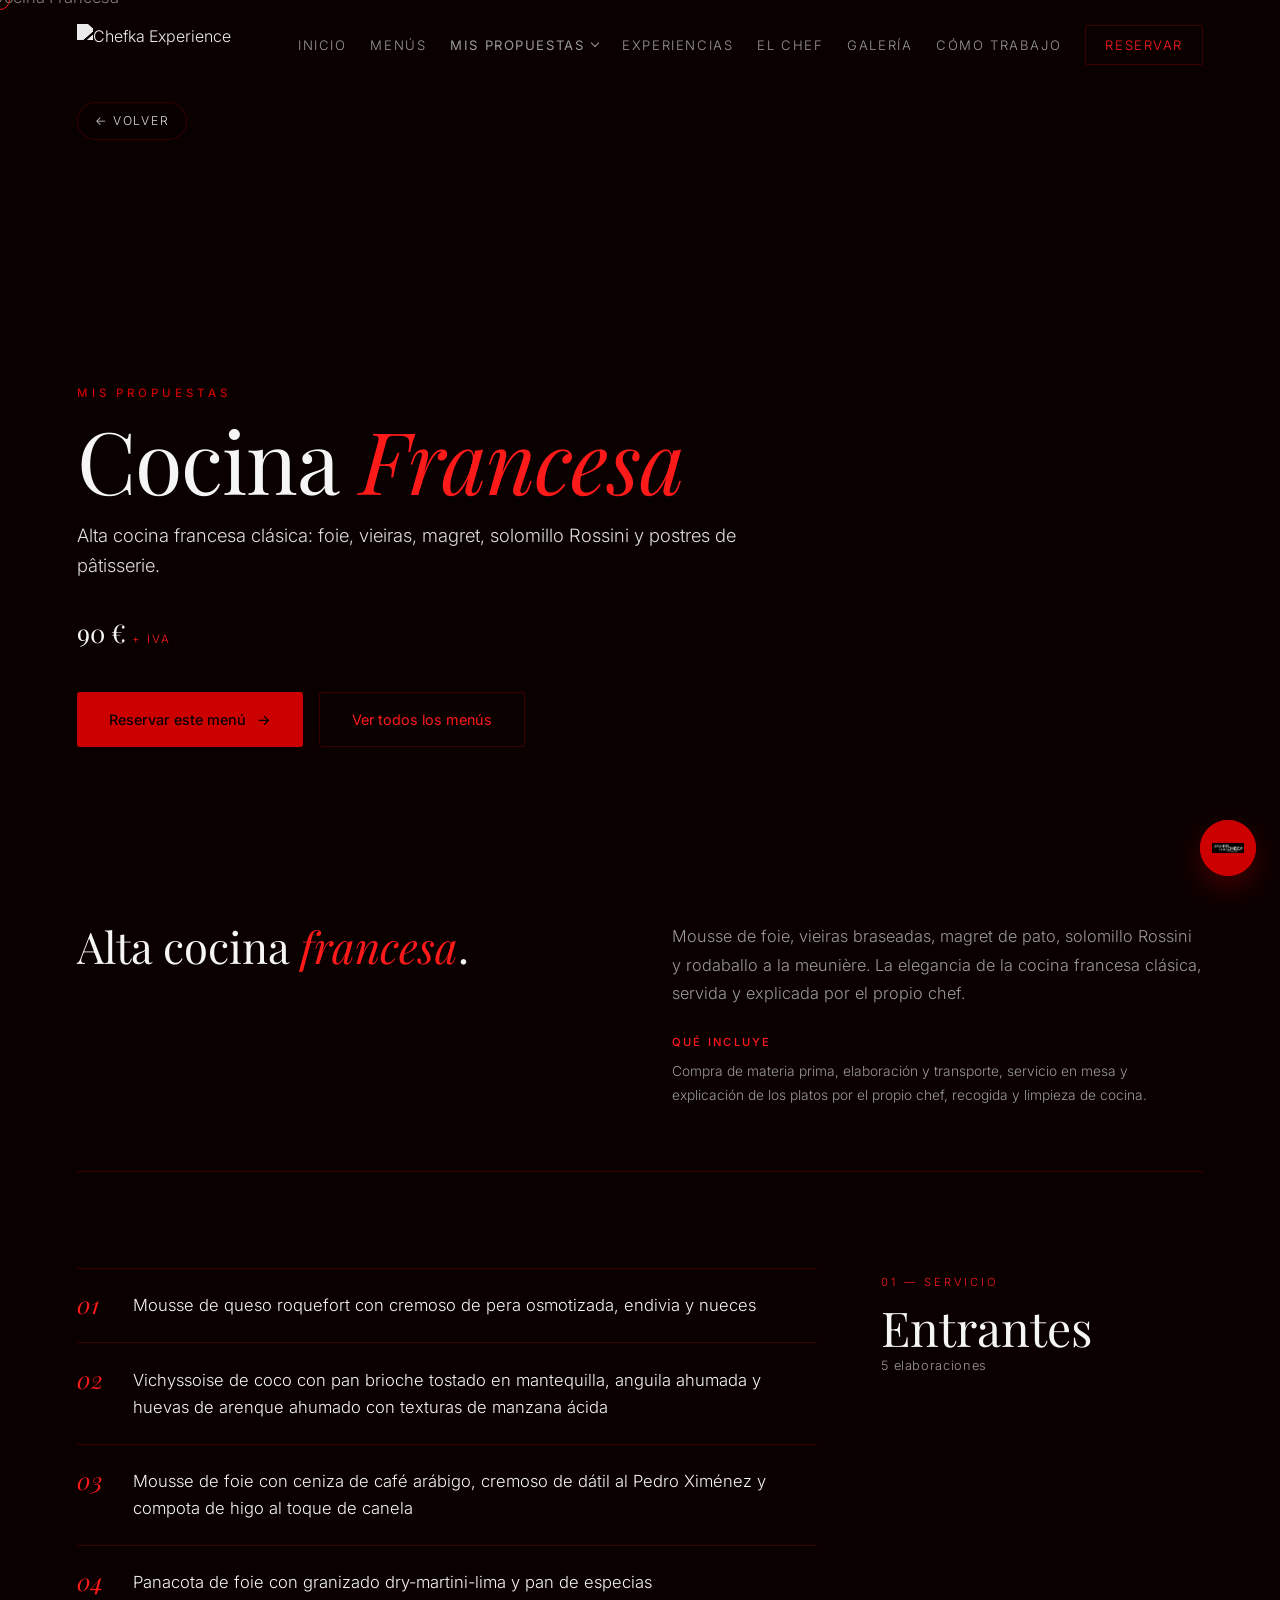
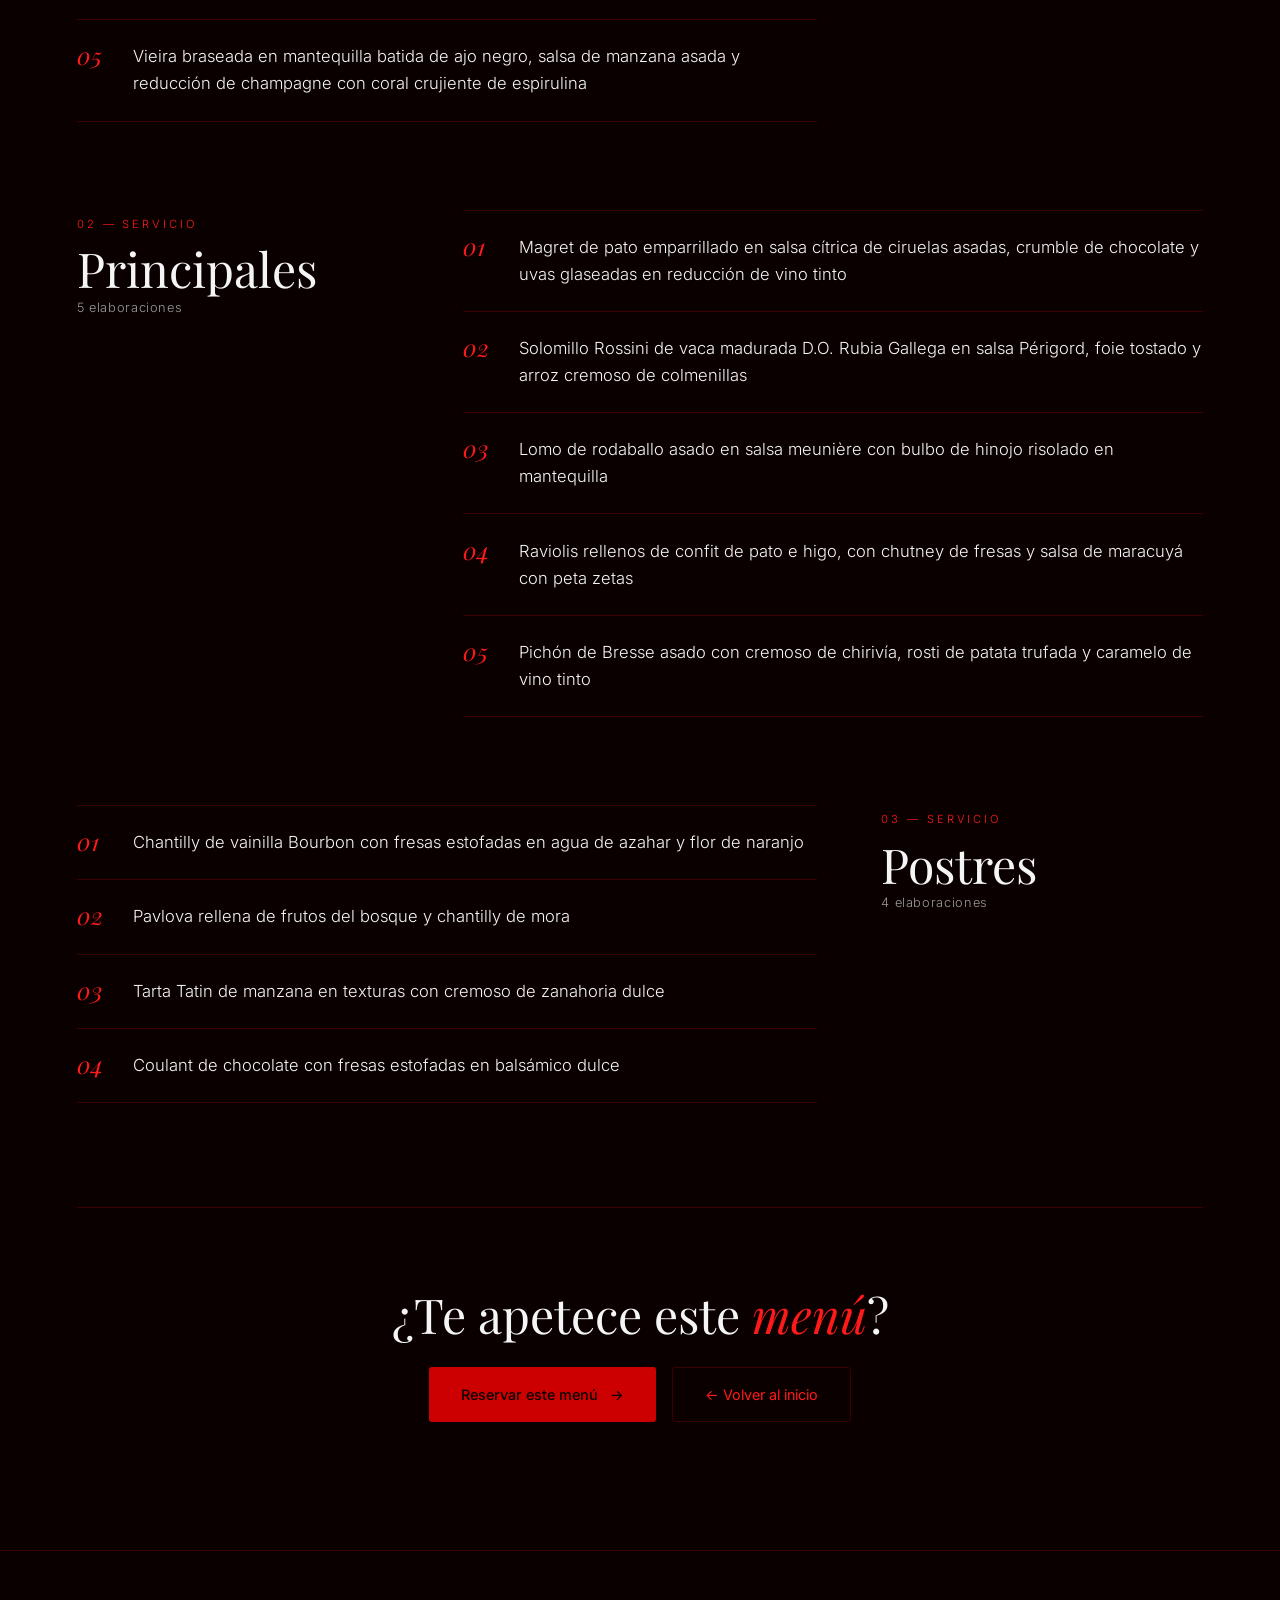
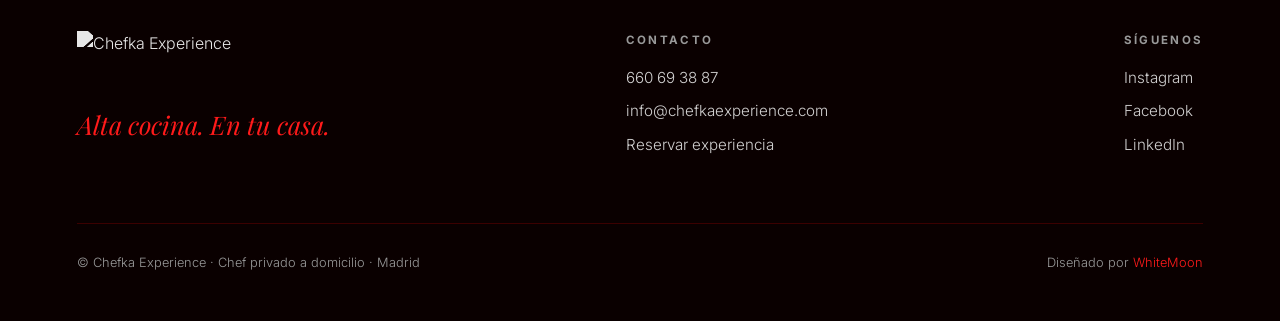
==== menu/francesa/index.html @ 25ae5042 "feat: páginas individuales para cada menú con contenido real Crea 5 páginas individuales con el cont" ====
<!DOCTYPE html>
<html lang="es">
<head>
<meta charset="UTF-8" />
<meta name="viewport" content="width=device-width, initial-scale=1.0" />
<title>Cocina Francesa · Chefka Experience</title>
<meta name="description" content="Cocina Francesa — menú de chef privado a domicilio de Chefka Experience (Javier Checa, Madrid). Alta cocina francesa clásica: foie, vieiras, magret, solomillo Rossini y postres de pâtisserie." />
<link rel="preconnect" href="https://fonts.googleapis.com" />
<link rel="preconnect" href="https://fonts.gstatic.com" crossorigin />
<link href="https://fonts.googleapis.com/css2?family=Playfair+Display:ital,wght@0,400;0,700;0,900;1,400;1,700&family=Inter:wght@300;400;500;600&display=swap" rel="stylesheet" />
<link rel="stylesheet" href="../../assets/menu.css" />
</head>
<body>

<div class="cursor" id="cursor"></div>

<nav class="nav" id="nav">
  <a class="nav__logo" href="../../" data-cursor><img src="https://chefkaexperience.com/wp-content/uploads/2019/01/javierchecachef-logo.png" alt="Chefka Experience" /></a>
  <div class="nav__links">
    <a href="../../" data-cursor>Inicio</a>
    <a href="../../#menus" data-cursor>Menús</a>
    <div class="nav__drop" id="navDrop">
      <button class="nav__drop-toggle" type="button" aria-haspopup="true" aria-expanded="false" data-cursor>Mis propuestas<i class="nav__caret" aria-hidden="true"></i></button>
      <div class="nav__drop-menu" role="menu" aria-label="Mis propuestas"></div>
    </div>
    <a href="../../#experiencias" data-cursor>Experiencias</a>
    <a href="../../#chef" data-cursor>El Chef</a>
    <a href="../../#galeria" data-cursor>Galería</a>
    <a href="../../#como-trabajo" data-cursor>Cómo trabajo</a>
    <a href="../../#cta" class="nav__cta" data-cursor>Reservar</a>
  </div>
  <div class="nav__burger" id="burger" aria-label="Abrir menú" aria-expanded="false" aria-controls="navMobile"><span></span><span></span><span></span></div>
</nav>

<div class="nav__mobile" id="navMobile" aria-hidden="true">
  <a href="../../">Inicio</a>
  <a href="../../#menus">Menús</a>
  <div class="nav__mdrop" id="navMobileDrop">
    <button class="nav__mdrop-toggle" type="button" aria-expanded="false">Mis propuestas<i class="nav__caret" aria-hidden="true"></i></button>
    <div class="nav__mdrop-menu"></div>
  </div>
  <a href="../../#experiencias">Experiencias</a>
  <a href="../../#chef">El Chef</a>
  <a href="../../#galeria">Galería</a>
  <a href="../../#como-trabajo">Cómo trabajo</a>
  <a href="../../#cta" class="nav__cta">Reservar</a>
</div>

<header class="mhero">
  <img class="mhero__bg" src="https://chefkaexperience.com/wp-content/uploads/18304232_presentation-wide_normal_none.jpg" alt="Cocina Francesa" />
  <div class="mhero__ov"></div>
  <a class="back-link" href="../../">← Volver</a>
  <div class="mhero__inner">
    <span class="eyebrow">Mis propuestas</span>
    <h1>Cocina <em>Francesa</em></h1>
    <p class="mhero__sub">Alta cocina francesa clásica: foie, vieiras, magret, solomillo Rossini y postres de pâtisserie.</p>
    <div class="mhero__meta">
      <span class="mprice">90 € <small>+ IVA</small></span>
    </div>
    <div class="mhero__cta">
      <button class="btn-gold" data-openchat data-menu="Cocina Francesa">Reservar este menú <span class="arr">→</span></button>
      <a class="btn-ghost" href="../../#menus">Ver todos los menús</a>
    </div>
  </div>
</header>

<section class="menu-sec">
  <div class="wrap">
    <div class="menu-intro rv">
      <h2>Alta cocina <em>francesa</em>.</h2>
      <div>
        <p>Mousse de foie, vieiras braseadas, magret de pato, solomillo Rossini y rodaballo a la meunière. La elegancia de la cocina francesa clásica, servida y explicada por el propio chef.</p>
        <div class="menu-incluye"><b>Qué incluye</b>Compra de materia prima, elaboración y transporte, servicio en mesa y explicación de los platos por el propio chef, recogida y limpieza de cocina.</div>
      </div>
    </div>

    <div class="course rv">
      <div class="course__head">
        <span class="num">01 — Servicio</span>
        <h2>Entrantes</h2>
        <span class="count">5 elaboraciones</span>
      </div>
      <div class="course__list">
        <div class="dish"><span class="n">01</span><span class="t">Mousse de queso roquefort con cremoso de pera osmotizada, endivia y nueces</span></div>
        <div class="dish"><span class="n">02</span><span class="t">Vichyssoise de coco con pan brioche tostado en mantequilla, anguila ahumada y huevas de arenque ahumado con texturas de manzana ácida</span></div>
        <div class="dish"><span class="n">03</span><span class="t">Mousse de foie con ceniza de café arábigo, cremoso de dátil al Pedro Ximénez y compota de higo al toque de canela</span></div>
        <div class="dish"><span class="n">04</span><span class="t">Panacota de foie con granizado dry-martini-lima y pan de especias</span></div>
        <div class="dish"><span class="n">05</span><span class="t">Vieira braseada en mantequilla batida de ajo negro, salsa de manzana asada y reducción de champagne con coral crujiente de espirulina</span></div>
      </div>
    </div>
    <div class="course rv">
      <div class="course__head">
        <span class="num">02 — Servicio</span>
        <h2>Principales</h2>
        <span class="count">5 elaboraciones</span>
      </div>
      <div class="course__list">
        <div class="dish"><span class="n">01</span><span class="t">Magret de pato emparrillado en salsa cítrica de ciruelas asadas, crumble de chocolate y uvas glaseadas en reducción de vino tinto</span></div>
        <div class="dish"><span class="n">02</span><span class="t">Solomillo Rossini de vaca madurada D.O. Rubia Gallega en salsa Périgord, foie tostado y arroz cremoso de colmenillas</span></div>
        <div class="dish"><span class="n">03</span><span class="t">Lomo de rodaballo asado en salsa meunière con bulbo de hinojo risolado en mantequilla</span></div>
        <div class="dish"><span class="n">04</span><span class="t">Raviolis rellenos de confit de pato e higo, con chutney de fresas y salsa de maracuyá con peta zetas</span></div>
        <div class="dish"><span class="n">05</span><span class="t">Pichón de Bresse asado con cremoso de chirivía, rosti de patata trufada y caramelo de vino tinto</span></div>
      </div>
    </div>
    <div class="course rv">
      <div class="course__head">
        <span class="num">03 — Servicio</span>
        <h2>Postres</h2>
        <span class="count">4 elaboraciones</span>
      </div>
      <div class="course__list">
        <div class="dish"><span class="n">01</span><span class="t">Chantilly de vainilla Bourbon con fresas estofadas en agua de azahar y flor de naranjo</span></div>
        <div class="dish"><span class="n">02</span><span class="t">Pavlova rellena de frutos del bosque y chantilly de mora</span></div>
        <div class="dish"><span class="n">03</span><span class="t">Tarta Tatin de manzana en texturas con cremoso de zanahoria dulce</span></div>
        <div class="dish"><span class="n">04</span><span class="t">Coulant de chocolate con fresas estofadas en balsámico dulce</span></div>
      </div>
    </div>

    <div class="menu-foot-cta rv">
      <h2>¿Te apetece este <em>menú</em>?</h2>
      <div class="row">
        <button class="btn-gold" data-openchat data-menu="Cocina Francesa">Reservar este menú <span class="arr">→</span></button>
        <a class="btn-ghost" href="../../">← Volver al inicio</a>
      </div>
    </div>
  </div>
</section>

<footer class="footer">
  <div class="wrap">
    <div class="footer__grid">
      <div>
        <div class="footer__logo"><img src="https://chefkaexperience.com/wp-content/uploads/2019/01/javierchecachef-logo.png" alt="Chefka Experience" /></div>
        <p class="footer__tag">Alta cocina. En tu casa.</p>
      </div>
      <div class="footer__col">
        <h4>Contacto</h4>
        <a href="tel:+34660693887">660 69 38 87</a>
        <a href="mailto:info@chefkaexperience.com">info@chefkaexperience.com</a>
        <a href="../../#cta">Reservar experiencia</a>
      </div>
      <div class="footer__col">
        <h4>Síguenos</h4>
        <a href="https://instagram.com/chefkaexperience" target="_blank" rel="noopener">Instagram</a>
        <a href="https://facebook.com/chefkaexperience" target="_blank" rel="noopener">Facebook</a>
        <a href="https://linkedin.com/company/chefkaexperience" target="_blank" rel="noopener">LinkedIn</a>
      </div>
    </div>
    <div class="footer__btm">
      <span>© Chefka Experience · Chef privado a domicilio · Madrid</span>
      <span>Diseñado por <a href="https://whitemoon.es" target="_blank" rel="noopener">WhiteMoon</a></span>
    </div>
  </div>
</footer>

<div class="fab" id="fab" aria-label="Abrir chat con Elena" role="button" tabindex="0">
  <span class="ping"></span>
  <img src="../../logo-chefka.jpeg" alt="Chefka Experience" width="32" height="32" />
</div>
<div class="chat" id="chat" aria-live="polite">
  <div class="chat__head">
    <div class="chat__av">E</div>
    <div class="chat__id"><b>Elena</b><span>Chefka Experience</span></div>
    <div class="chat__close" id="chatClose">×</div>
  </div>
  <div class="chat__body" id="chatBody"></div>
  <div class="chat__quick" id="chatQuick">
    <button data-q="Quiero reservar una experiencia">Reservar experiencia</button>
    <button data-q="¿Qué menús y cocinas ofrecéis?">Ver menús</button>
    <button data-q="Cuéntame sobre el bono regalo">Bono regalo</button>
    <button data-q="¿Cómo funcionan los precios y la disponibilidad?">Precios y disponibilidad</button>
  </div>
  <div class="chat__foot">
    <input id="chatInput" type="text" placeholder="Escribe tu mensaje…" autocomplete="off" />
    <button id="chatSend" aria-label="Enviar">
      <svg viewBox="0 0 24 24" width="18" height="18" fill="none" stroke="currentColor" stroke-width="2" stroke-linecap="round" stroke-linejoin="round"><line x1="22" y1="2" x2="11" y2="13"/><polygon points="22 2 15 22 11 13 2 9 22 2"/></svg>
    </button>
  </div>
</div>

<script src="../../assets/menu.js"></script>
</body>
</html>
---- assets/menu.css ----
/* ==========================================================================
   Chefka Experience — estilos compartidos de las páginas de menú individuales
   Reutiliza el sistema de diseño de index.html (dark rojo/negro/blanco,
   Playfair Display + Inter) para que las páginas sean idénticas en estética.
   ========================================================================== */
:root{
  --bg:#0A0000;
  --bg2:#0F0000;
  --card:#150000;
  --gold:#CC0000;
  --gold2:#FF1A1A;
  --text:#F5F5F5;
  --muted:#999999;
  --border:rgba(204,0,0,0.25);
  --serif:'Playfair Display',Georgia,serif;
  --sans:'Inter',system-ui,sans-serif;
  --maxw:1280px;
}
*{margin:0;padding:0;box-sizing:border-box}
html{scroll-behavior:smooth}
body{
  background:var(--bg);color:var(--text);font-family:var(--sans);
  font-weight:300;line-height:1.6;-webkit-font-smoothing:antialiased;overflow-x:hidden;
}
a{color:inherit;text-decoration:none}
img{display:block;max-width:100%}
::selection{background:var(--gold);color:var(--bg)}
.wrap{max-width:var(--maxw);margin:0 auto;padding:0 6vw}
.serif{font-family:var(--serif)}
.eyebrow{font-size:.72rem;letter-spacing:.34em;text-transform:uppercase;color:var(--gold);font-weight:500}

/* ---------- Custom cursor ---------- */
.cursor{
  position:fixed;top:0;left:0;width:20px;height:20px;border-radius:50%;
  border:1px solid var(--gold2);pointer-events:none;z-index:9999;
  transform:translate(-50%,-50%);mix-blend-mode:difference;
  transition:width .25s ease,height .25s ease,background .25s ease;will-change:transform;
}
.cursor.is-active{width:54px;height:54px;background:rgba(255,26,26,.15)}
@media (hover:none),(max-width:900px){.cursor{display:none}}

/* ---------- Nav (idéntico a index.html) ---------- */
.nav{
  position:fixed;top:0;left:0;width:100%;z-index:900;
  display:flex;align-items:center;justify-content:space-between;
  padding:1.5rem 6vw;transition:background .5s ease,padding .5s ease,backdrop-filter .5s ease;
}
.nav::after{
  content:"";position:absolute;left:0;bottom:0;width:100%;height:1px;
  background:linear-gradient(90deg,transparent,var(--gold),transparent);
  transform:scaleX(0);opacity:0;transition:.6s ease;
}
.nav.scrolled{background:rgba(10,8,6,.82);backdrop-filter:blur(14px);padding:.9rem 6vw}
.nav.scrolled::after{transform:scaleX(1);opacity:.55}
.nav__logo img{height:42px;width:auto;filter:brightness(0) invert(1);opacity:.92}
.nav__links{display:flex;gap:1.5rem;align-items:center}
.nav__links a{
  font-size:.82rem;letter-spacing:.12em;text-transform:uppercase;color:var(--muted);
  position:relative;transition:color .3s ease;
}
.nav__links a::after{
  content:"";position:absolute;left:0;bottom:-6px;width:100%;height:1px;
  background:var(--gold);transform:scaleX(0);transform-origin:left;transition:.35s ease;
}
.nav__links a:hover{color:var(--text)}
.nav__links a:hover::after{transform:scaleX(1)}
.nav__cta{border:1px solid var(--border);padding:.55rem 1.2rem;border-radius:2px;color:var(--gold2)!important}
.nav__cta:hover{background:var(--gold);color:var(--bg)!important;border-color:var(--gold)}
.nav__burger{display:none;flex-direction:column;gap:5px;cursor:pointer;position:relative;z-index:945}
.nav__burger span{width:26px;height:1.5px;background:var(--text);transition:transform .3s ease,opacity .3s ease}
.nav__burger.open span:nth-child(1){transform:translateY(6.5px) rotate(45deg)}
.nav__burger.open span:nth-child(2){opacity:0}
.nav__burger.open span:nth-child(3){transform:translateY(-6.5px) rotate(-45deg)}

/* ---------- Navbar dropdown "Mis propuestas" ---------- */
.nav__caret{
  display:inline-block;width:6px;height:6px;margin-left:.5rem;
  border-right:1.5px solid currentColor;border-bottom:1.5px solid currentColor;
  transform:translateY(-2px) rotate(45deg);transition:transform .3s ease;
}
.nav__drop{position:relative}
.nav__drop-toggle{
  font-family:inherit;font-size:.82rem;letter-spacing:.12em;text-transform:uppercase;
  color:var(--muted);background:none;border:0;padding:0;cursor:pointer;
  display:inline-flex;align-items:center;transition:color .3s ease;
}
.nav__drop-toggle:hover,.nav__drop:hover .nav__drop-toggle{color:var(--text)}
.nav__drop:hover .nav__caret{transform:translateY(1px) rotate(225deg)}
.nav__drop-menu{
  position:absolute;top:calc(100% + 16px);left:50%;transform:translateX(-50%) translateY(10px);
  min-width:340px;background:#0F0000;border:1px solid rgba(204,0,0,0.3);border-radius:8px;
  padding:.5rem;box-shadow:0 26px 60px rgba(0,0,0,.6);
  opacity:0;visibility:hidden;pointer-events:none;transition:opacity .3s ease,transform .3s ease;z-index:950;
}
.nav__drop-menu::before{content:"";position:absolute;left:0;right:0;top:-16px;height:16px}
.nav__drop:hover .nav__drop-menu,.nav__drop.open .nav__drop-menu{
  opacity:1;visibility:visible;pointer-events:auto;transform:translateX(-50%) translateY(0);
}
.nav__links .nav__drop-item{
  display:flex;flex-direction:column;gap:.18rem;padding:.7rem .9rem;border-radius:5px;
  text-transform:none;letter-spacing:normal;color:inherit;transition:background .25s ease;cursor:pointer;
}
.nav__links .nav__drop-item::after{display:none}
.nav__drop-name{font-family:var(--serif);font-size:1.08rem;font-weight:400;color:var(--text);transition:color .25s ease}
.nav__drop-desc{font-family:var(--sans);font-size:.76rem;line-height:1.45;color:var(--muted);transition:color .25s ease}
.nav__links .nav__drop-item:hover{background:#CC0000}
.nav__links .nav__drop-item:hover .nav__drop-name,.nav__links .nav__drop-item:hover .nav__drop-desc{color:#fff}

/* ---------- Menú móvil (hamburguesa) ---------- */
.nav__mobile{display:none}
.nav__mdrop-menu{overflow:hidden;max-height:0;transition:max-height .4s ease}
@media(max-width:900px){
  .nav__links{display:none}
  .nav__burger{display:flex}
  .nav__mobile{
    display:block;position:fixed;top:0;left:0;width:100%;max-height:100dvh;overflow-y:auto;
    background:#0F0000;border-bottom:1px solid rgba(204,0,0,0.3);padding:5.6rem 6vw 2.2rem;z-index:880;
    transform:translateY(-102%);opacity:0;visibility:hidden;
    transition:transform .45s cubic-bezier(.16,1,.3,1),opacity .3s ease,visibility .3s;
  }
  .nav__mobile.open{transform:translateY(0);opacity:1;visibility:visible}
  .nav__mobile a,.nav__mdrop-toggle{
    display:block;width:100%;text-align:left;font-family:inherit;
    font-size:.95rem;letter-spacing:.1em;text-transform:uppercase;color:var(--muted);
    background:none;border:0;border-bottom:1px solid rgba(204,0,0,0.14);padding:.95rem .2rem;cursor:pointer;transition:color .25s ease;
  }
  .nav__mobile a:hover,.nav__mdrop-toggle:hover{color:var(--text)}
  .nav__mdrop-toggle{display:flex;align-items:center;justify-content:space-between}
  .nav__mdrop.open .nav__mdrop-menu{max-height:720px}
  .nav__mdrop.open .nav__caret{transform:translateY(1px) rotate(225deg)}
  .nav__mobile .nav__mdrop-item{
    display:flex;flex-direction:column;gap:.15rem;padding:.75rem .8rem;margin:.35rem 0;border-radius:5px;border-bottom:0;
    text-transform:none;letter-spacing:normal;color:inherit;transition:background .25s ease;cursor:pointer;
  }
  .nav__mobile .nav__mdrop-item .nav__drop-name{font-size:1rem}
  .nav__mobile .nav__mdrop-item .nav__drop-desc{font-size:.74rem}
  .nav__mobile .nav__mdrop-item:active,.nav__mobile .nav__mdrop-item:hover{background:#CC0000}
  .nav__mobile .nav__mdrop-item:active .nav__drop-name,.nav__mobile .nav__mdrop-item:hover .nav__drop-name,
  .nav__mobile .nav__mdrop-item:active .nav__drop-desc,.nav__mobile .nav__mdrop-item:hover .nav__drop-desc{color:#fff}
  .nav__mobile .nav__cta{color:var(--gold2);border:1px solid var(--border);border-radius:2px;text-align:center;margin-top:1.1rem;padding:.95rem}
  .nav__mobile .nav__cta:hover{background:var(--gold);color:#fff}
}

/* ---------- Botones ---------- */
.btn-gold{
  display:inline-flex;align-items:center;gap:.7rem;background:var(--gold);color:var(--bg);
  font-weight:500;padding:.95rem 2rem;border-radius:3px;font-size:.9rem;border:none;cursor:pointer;font-family:var(--sans);
  transition:transform .35s cubic-bezier(.16,1,.3,1),background .35s ease;
}
.btn-gold:hover{background:var(--gold2);transform:translateY(-3px)}
.btn-gold .arr{transition:transform .35s ease}
.btn-gold:hover .arr{transform:translateX(5px)}
.btn-ghost{
  display:inline-flex;align-items:center;gap:.7rem;border:1px solid var(--border);color:var(--gold2);
  font-weight:400;padding:.95rem 2rem;border-radius:3px;font-size:.9rem;transition:.35s ease;background:none;cursor:pointer;font-family:var(--sans);
}
.btn-ghost:hover{background:rgba(204,0,0,.08);border-color:var(--gold)}

/* ---------- Reveal on scroll ---------- */
.rv{opacity:0;transform:translateY(34px);transition:opacity 1s cubic-bezier(.16,1,.3,1),transform 1s cubic-bezier(.16,1,.3,1)}
.rv.in{opacity:1;transform:none}

/* ==========================================================================
   Específico de las páginas de menú
   ========================================================================== */
/* ---------- Hero con imagen real del menú ---------- */
.mhero{position:relative;min-height:90vh;display:flex;align-items:flex-end;overflow:hidden}
.mhero__bg{position:absolute;inset:0;width:100%;height:100%;object-fit:cover;z-index:0;transform:scale(1.04)}
.mhero__ov{position:absolute;inset:0;z-index:1;
  background:linear-gradient(180deg,rgba(10,0,0,.5) 0%,rgba(10,0,0,.35) 38%,rgba(10,0,0,.78) 78%,rgba(10,0,0,.96) 100%)}
.mhero__inner{position:relative;z-index:2;width:100%;max-width:var(--maxw);margin:0 auto;padding:0 6vw 7vh}
.mhero h1{font-family:var(--serif);font-weight:300;font-size:clamp(2.8rem,7.2vw,5.4rem);line-height:1.02;letter-spacing:-.01em;margin:.7rem 0 1.1rem;max-width:18ch}
.mhero h1 em{font-style:italic;color:var(--gold2)}
.mhero__sub{color:var(--text);opacity:.9;max-width:60ch;font-size:clamp(1rem,1.6vw,1.15rem);margin-bottom:2rem}
.mhero__meta{display:flex;align-items:center;gap:1.4rem;flex-wrap:wrap;margin-bottom:2.4rem}
.mprice{display:inline-flex;align-items:baseline;gap:.4rem;font-family:var(--serif);font-size:1.6rem;color:var(--text)}
.mprice small{font-family:var(--sans);font-size:.72rem;letter-spacing:.18em;text-transform:uppercase;color:var(--gold2)}
.mhero__cta{display:flex;gap:1rem;flex-wrap:wrap}

/* ---------- Botón volver ---------- */
.back-link{
  position:absolute;top:6.4rem;left:6vw;z-index:4;display:inline-flex;align-items:center;gap:.5rem;
  font-size:.76rem;letter-spacing:.14em;text-transform:uppercase;color:var(--text);opacity:.9;
  border:1px solid var(--border);padding:.5rem 1.05rem;border-radius:40px;
  background:rgba(10,0,0,.42);backdrop-filter:blur(8px);transition:.3s ease;
}
.back-link:hover{background:var(--gold);color:#fff;border-color:var(--gold);opacity:1}
@media(max-width:900px){.back-link{top:5.4rem}}

/* ---------- Sección de contenido del menú ---------- */
.menu-sec{padding:7rem 0 8rem}
.menu-intro{
  display:grid;grid-template-columns:1fr 1fr;gap:clamp(2rem,5vw,5rem);
  align-items:start;margin-bottom:6rem;padding-bottom:4rem;border-bottom:1px solid var(--border);
}
.menu-intro h2{font-family:var(--serif);font-weight:300;font-size:clamp(1.9rem,3.4vw,2.8rem);line-height:1.12}
.menu-intro h2 em{font-style:italic;color:var(--gold2)}
.menu-intro p{color:var(--muted);font-size:1.02rem;line-height:1.75}
.menu-incluye{margin-top:1.6rem;font-size:.86rem;color:var(--muted);line-height:1.7}
.menu-incluye b{color:var(--gold2);font-weight:500;display:block;font-size:.7rem;letter-spacing:.2em;text-transform:uppercase;margin-bottom:.5rem}

/* ---------- Cursos: layout editorial asimétrico ---------- */
.course{display:grid;grid-template-columns:1fr 2.3fr;gap:clamp(2rem,5vw,5rem);align-items:start;margin:0 0 5.5rem}
.course:last-child{margin-bottom:0}
.course:nth-of-type(even){grid-template-columns:2.3fr 1fr}
.course:nth-of-type(even) .course__head{order:2}
.course__head{position:sticky;top:108px}
.course__head .num{font-size:.7rem;letter-spacing:.26em;text-transform:uppercase;color:var(--gold2)}
.course__head h2{font-family:var(--serif);font-weight:300;font-size:clamp(2rem,4vw,3rem);line-height:1.05;margin-top:.5rem}
.course__head h2 em{font-style:italic;color:var(--gold2)}
.course__head .count{margin-top:.9rem;font-size:.8rem;color:var(--muted);letter-spacing:.05em}
.dish{display:grid;grid-template-columns:auto 1fr;gap:1.3rem;padding:1.45rem 0;border-bottom:1px solid var(--border)}
.dish:first-child{border-top:1px solid var(--border)}
.dish .n{font-family:var(--serif);font-style:italic;font-size:1.5rem;color:var(--gold2);line-height:1;min-width:2.2rem}
.dish .t{font-size:1.04rem;line-height:1.62;color:var(--text)}

/* ---------- CTA final ---------- */
.menu-foot-cta{text-align:center;margin-top:6.5rem;padding-top:5rem;border-top:1px solid var(--border)}
.menu-foot-cta h2{font-family:var(--serif);font-weight:300;font-size:clamp(2rem,4vw,3rem);margin-bottom:1.6rem;line-height:1.1}
.menu-foot-cta h2 em{font-style:italic;color:var(--gold2)}
.menu-foot-cta .row{display:flex;gap:1rem;justify-content:center;flex-wrap:wrap;margin-top:.4rem}

/* ---------- Footer (idéntico a index.html) ---------- */
.footer{background:var(--bg);border-top:1px solid var(--border);padding:5rem 0 3rem}
.footer__grid{display:flex;justify-content:space-between;align-items:flex-start;gap:3rem;flex-wrap:wrap}
.footer__logo img{height:54px;filter:brightness(0) invert(1);opacity:.9;margin-bottom:1.2rem}
.footer__tag{font-family:var(--serif);font-style:italic;font-size:1.6rem;color:var(--gold2)}
.footer__col h4{font-size:.72rem;letter-spacing:.2em;text-transform:uppercase;color:var(--muted);margin-bottom:1rem}
.footer__col a{display:block;color:var(--text);opacity:.85;margin-bottom:.6rem;font-size:.95rem;transition:color .3s}
.footer__col a:hover{color:var(--gold2);opacity:1}
.footer__btm{margin-top:3.5rem;padding-top:1.8rem;border-top:1px solid var(--border);
  display:flex;justify-content:space-between;gap:1rem;flex-wrap:wrap;color:var(--muted);font-size:.8rem}
.footer__btm a{color:var(--gold2)}

/* ---------- Chatbot (idéntico a index.html) ---------- */
.fab{
  position:fixed;bottom:24px;right:24px;width:56px;height:56px;border-radius:50%;
  background:var(--gold);display:flex;align-items:center;justify-content:center;
  cursor:pointer;z-index:950;box-shadow:0 12px 36px -8px rgba(204,0,0,.6);transition:transform .35s cubic-bezier(.16,1,.3,1);
}
.fab:hover{transform:scale(1.08)}
.fab .ping{position:absolute;inset:0;border-radius:50%;border:1px solid var(--gold);animation:fabping 2.4s ease-out infinite}
@keyframes fabping{0%{transform:scale(1);opacity:.7}100%{transform:scale(1.6);opacity:0}}
.fab img{width:32px;height:32px;object-fit:contain;border-radius:4px}
.chat{
  position:fixed;bottom:92px;right:24px;width:380px;max-width:calc(100vw - 32px);
  height:560px;max-height:calc(100vh - 120px);background:var(--bg2);
  border:1px solid rgba(204,0,0,.2);border-radius:16px;z-index:951;
  display:flex;flex-direction:column;overflow:hidden;
  opacity:0;transform:translateY(20px) scale(.97);pointer-events:none;
  transition:opacity .35s ease,transform .35s cubic-bezier(.16,1,.3,1);box-shadow:0 30px 80px -20px rgba(0,0,0,.7);
}
.chat.open{opacity:1;transform:none;pointer-events:auto}
.chat__head{display:flex;align-items:center;gap:.8rem;padding:1.1rem 1.2rem;border-bottom:1px solid var(--border);background:rgba(204,0,0,.04)}
.chat__av{width:40px;height:40px;border-radius:50%;background:linear-gradient(135deg,var(--gold),var(--gold2));
  display:flex;align-items:center;justify-content:center;font-family:var(--serif);font-size:1.3rem;color:var(--bg);font-weight:600}
.chat__id b{font-family:var(--serif);font-size:1.05rem;font-weight:500;display:block}
.chat__id span{font-size:.7rem;color:var(--muted);letter-spacing:.05em}
.chat__close{margin-left:auto;color:var(--muted);cursor:pointer;font-size:1.3rem;line-height:1;padding:.2rem .4rem}
.chat__close:hover{color:var(--text)}
.chat__body{flex:1;overflow-y:auto;padding:1.2rem;display:flex;flex-direction:column;gap:.9rem;scrollbar-width:thin;scrollbar-color:var(--border) transparent}
.chat__body::-webkit-scrollbar{width:6px}
.chat__body::-webkit-scrollbar-thumb{background:var(--border);border-radius:3px}
.msg{max-width:82%;padding:.7rem 1rem;border-radius:14px;font-size:.92rem;line-height:1.5;animation:msgin .4s ease}
@keyframes msgin{from{opacity:0;transform:translateY(8px)}to{opacity:1;transform:none}}
.msg.bot{align-self:flex-start;background:var(--card);border:1px solid var(--border);border-bottom-left-radius:4px;color:var(--text)}
.msg.user{align-self:flex-end;background:var(--gold);color:var(--bg);border-bottom-right-radius:4px}
.msg.typing{display:flex;gap:4px}
.msg.typing i{width:6px;height:6px;border-radius:50%;background:var(--muted);animation:typ 1.2s infinite}
.msg.typing i:nth-child(2){animation-delay:.2s}
.msg.typing i:nth-child(3){animation-delay:.4s}
@keyframes typ{0%,60%,100%{opacity:.3;transform:translateY(0)}30%{opacity:1;transform:translateY(-4px)}}
.chat__quick{display:flex;flex-wrap:wrap;gap:.5rem;padding:0 1.2rem .6rem}
.chat__quick button{
  background:rgba(204,0,0,.07);border:1px solid var(--border);color:var(--gold2);
  font-family:var(--sans);font-size:.78rem;padding:.45rem .8rem;border-radius:20px;cursor:pointer;transition:.25s ease;
}
.chat__quick button:hover{background:var(--gold);color:var(--bg);border-color:var(--gold)}
.chat__foot{display:flex;gap:.6rem;padding:.9rem 1.2rem;border-top:1px solid var(--border)}
.chat__foot input{flex:1;background:var(--bg);border:1px solid var(--border);border-radius:22px;padding:.7rem 1rem;color:var(--text);font-family:var(--sans);font-size:.9rem}
.chat__foot input:focus{outline:none;border-color:var(--gold)}
.chat__foot button{width:42px;height:42px;border-radius:50%;border:none;background:var(--gold);color:var(--bg);cursor:pointer;display:flex;align-items:center;justify-content:center;transition:.25s}
.chat__foot button:hover{background:var(--gold2)}

/* ---------- Responsive contenido ---------- */
@media(max-width:900px){
  .menu-intro{grid-template-columns:1fr;gap:1.4rem}
  .course,.course:nth-of-type(even){grid-template-columns:1fr;gap:1.4rem}
  .course:nth-of-type(even) .course__head{order:0}
  .course__head{position:static;top:auto}
  .menu-sec{padding:5rem 0 6rem}
}
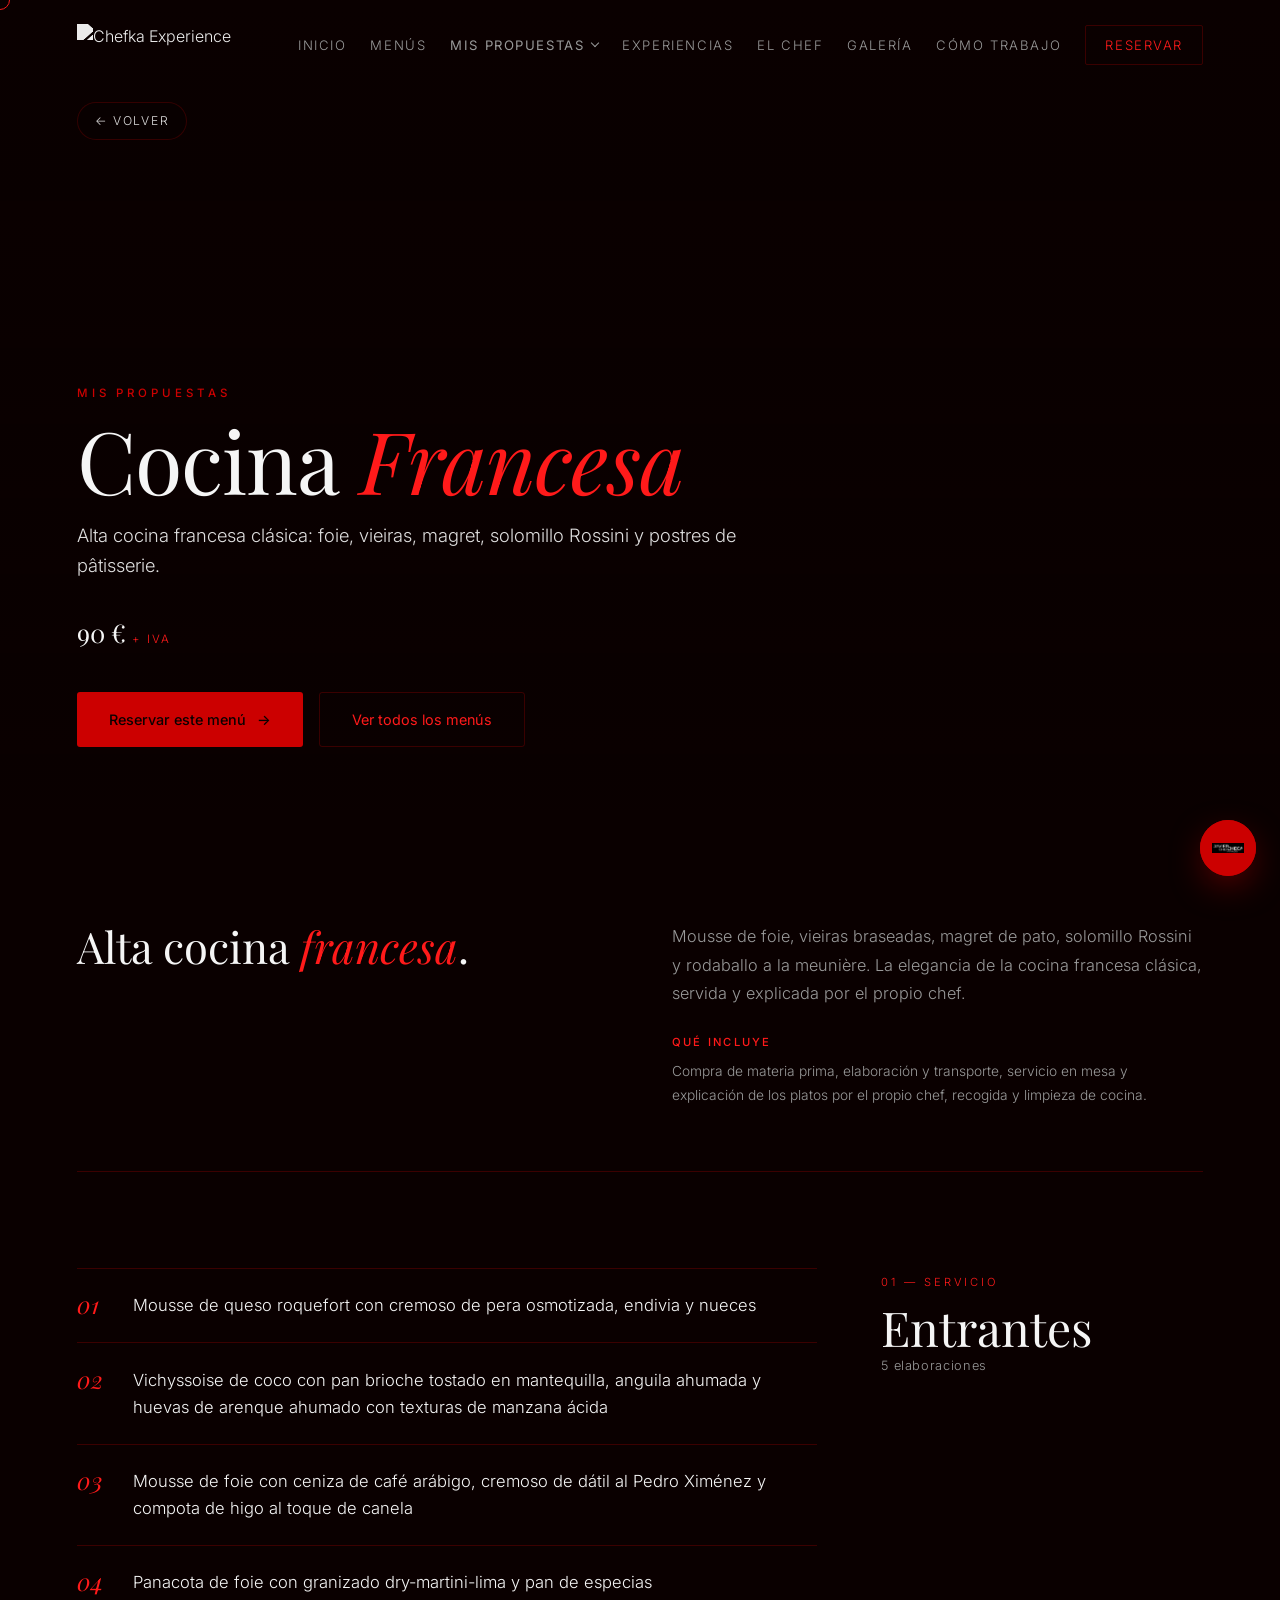
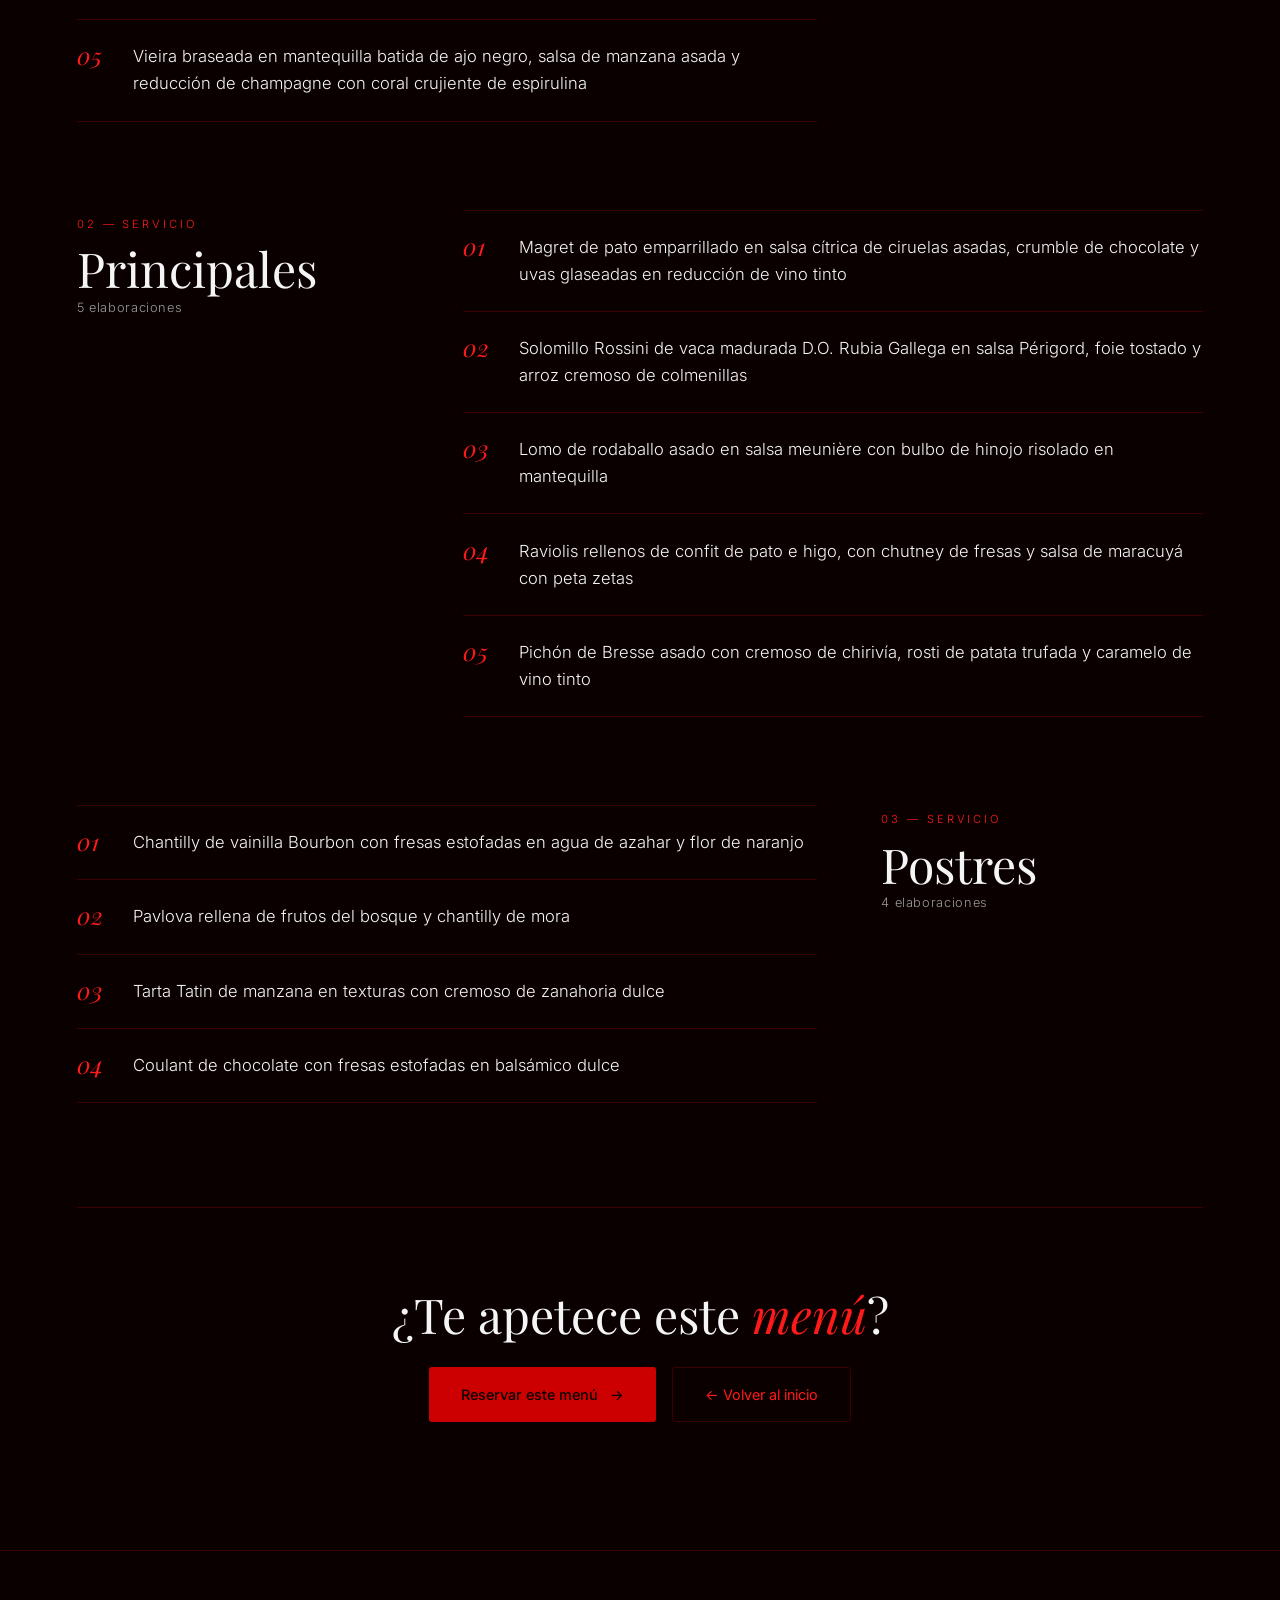
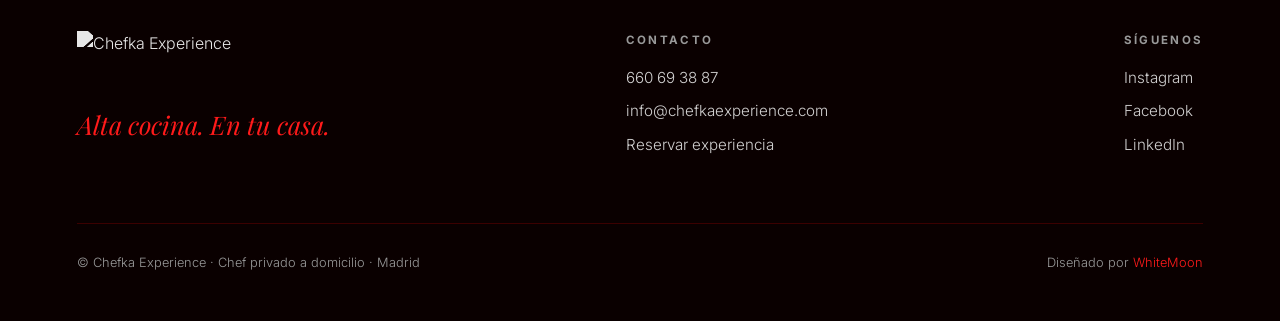
==== commit f29f94e5: "feat: vídeos Mixkit en hero de cada página de menú Sustituye la imagen de fondo del hero (.mhero__bg" ====
--- a/menu/francesa/index.html
+++ b/menu/francesa/index.html
@@ -47,7 +47,10 @@
 </div>
 
 <header class="mhero">
-  <img class="mhero__bg" src="https://chefkaexperience.com/wp-content/uploads/18304232_presentation-wide_normal_none.jpg" alt="Cocina Francesa" />
+  <video class="mhero__bg" autoplay loop muted playsinline preload="none"
+         style="position:absolute;top:0;left:0;width:100%;height:100%;object-fit:cover;z-index:0">
+    <source src="https://assets.mixkit.co/videos/49231/49231-720.mp4" type="video/mp4">
+  </video>
   <div class="mhero__ov"></div>
   <a class="back-link" href="../../">← Volver</a>
   <div class="mhero__inner">
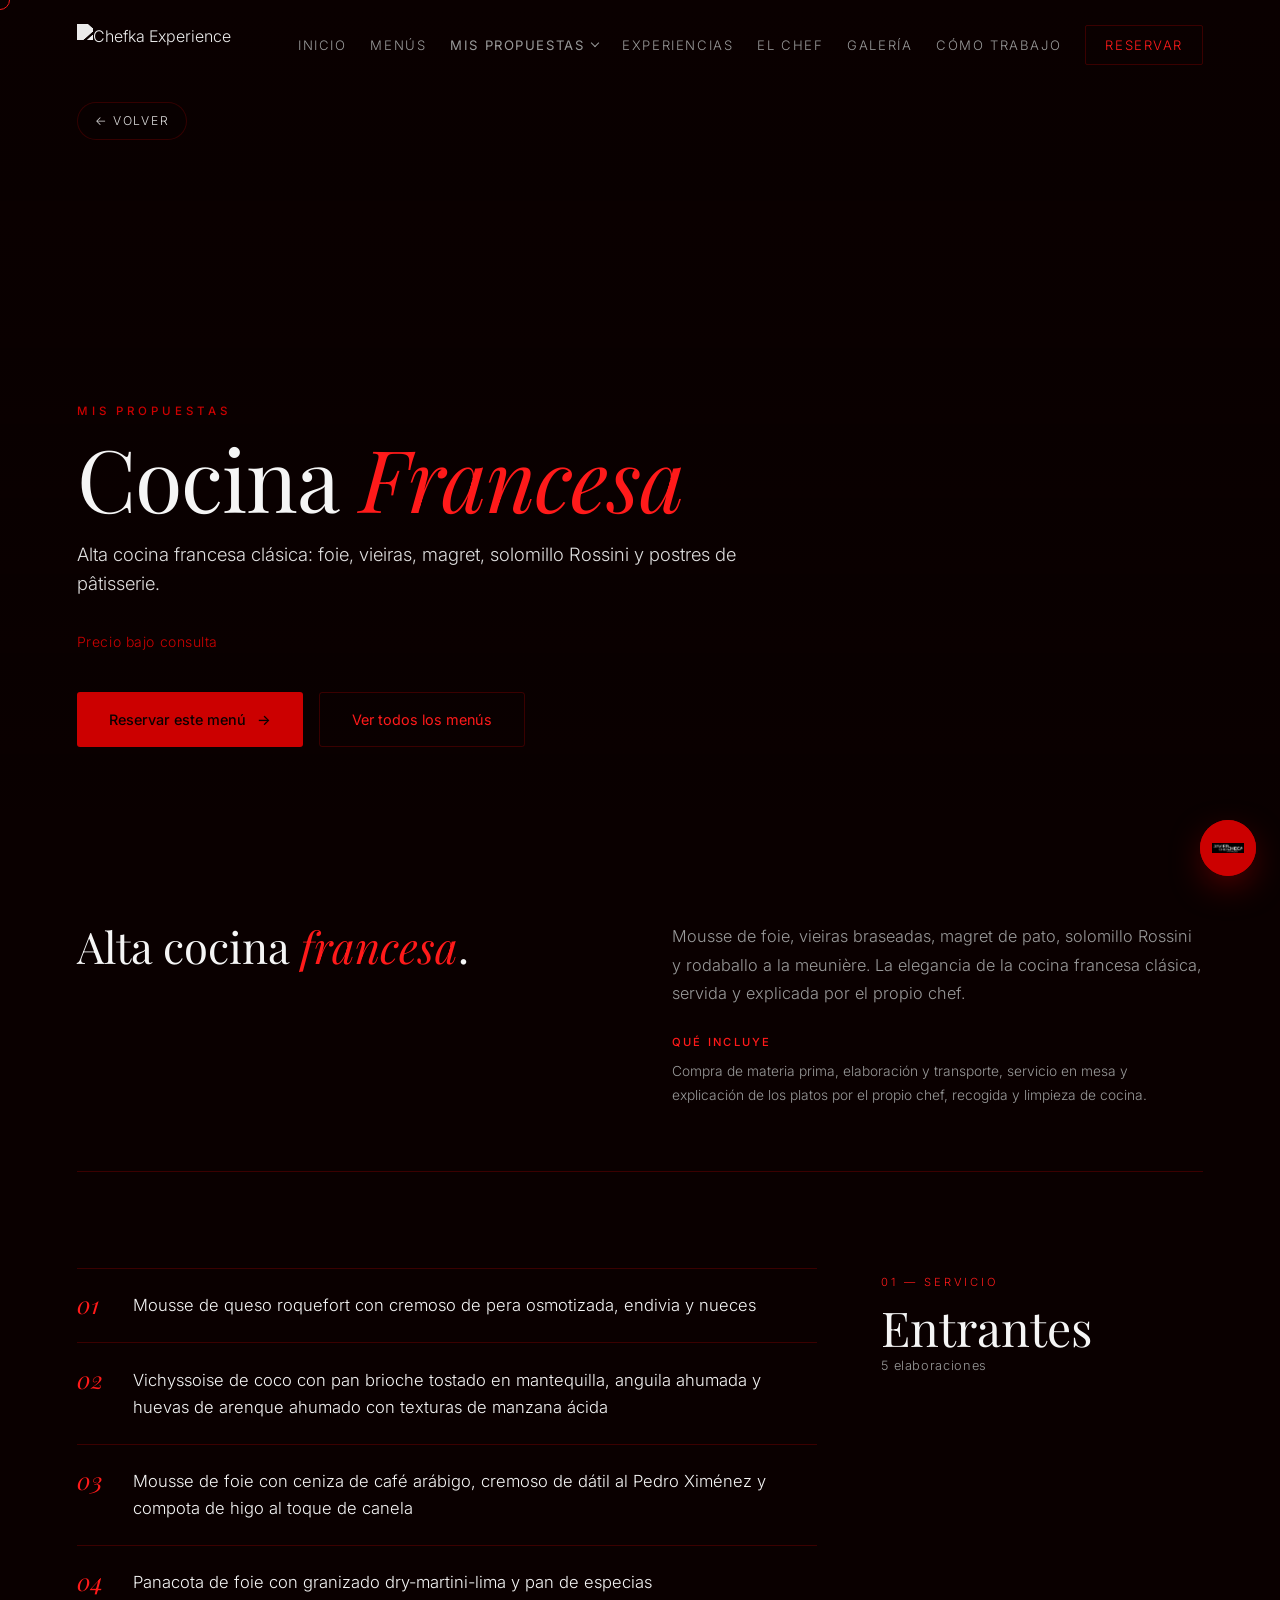
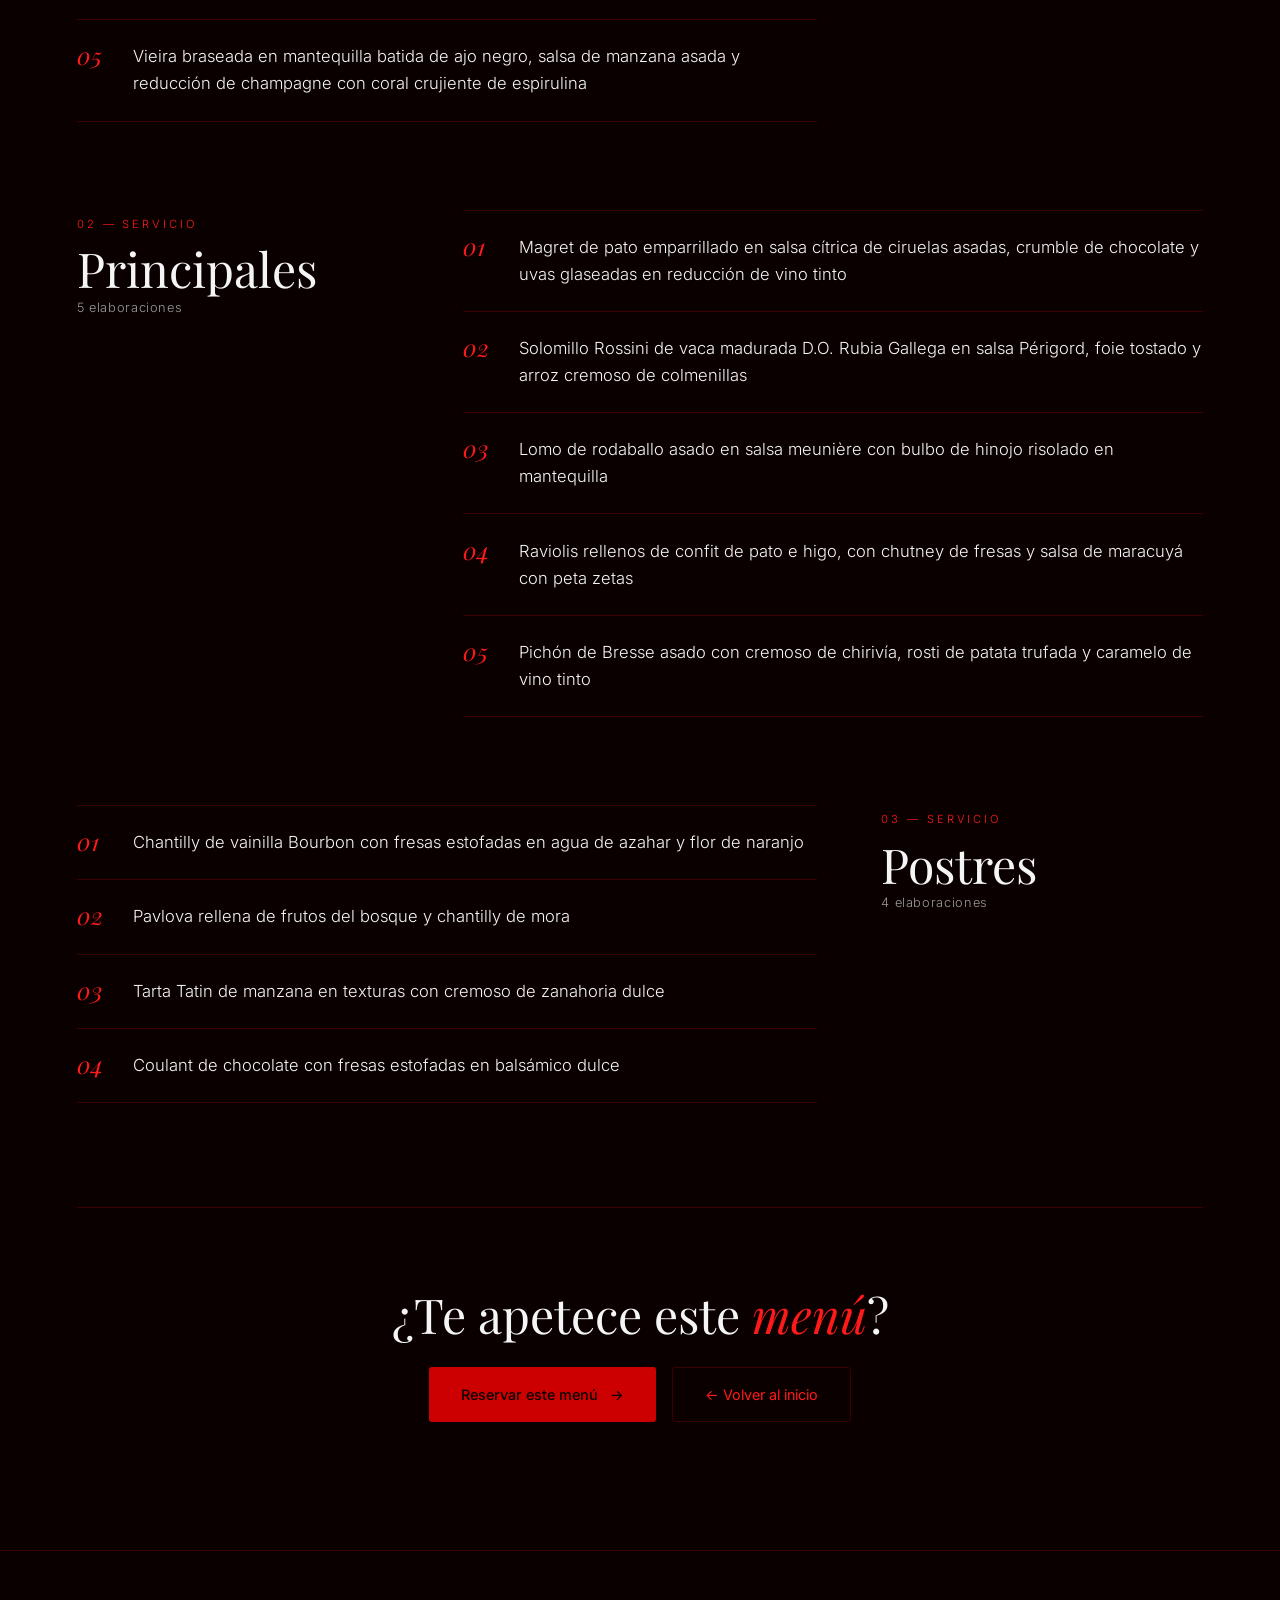
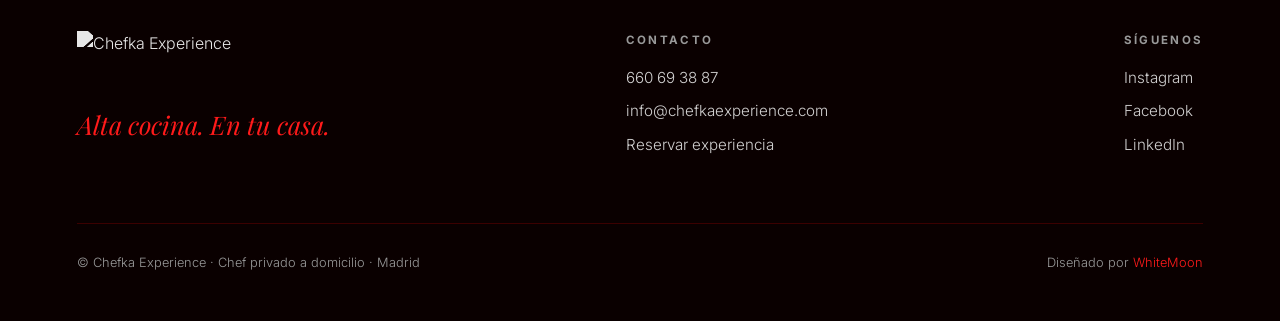
==== commit b64a5aa8: "feat: logos RRSS nav/footer + precios bajo consulta en menús TAREA 1 — Redes sociales: - Footer "Síg" ====
--- a/menu/francesa/index.html
+++ b/menu/francesa/index.html
@@ -58,7 +58,7 @@
     <h1>Cocina <em>Francesa</em></h1>
     <p class="mhero__sub">Alta cocina francesa clásica: foie, vieiras, magret, solomillo Rossini y postres de pâtisserie.</p>
     <div class="mhero__meta">
-      <span class="mprice">90 € <small>+ IVA</small></span>
+      <span class="mprice">Precio bajo consulta</span>
     </div>
     <div class="mhero__cta">
       <button class="btn-gold" data-openchat data-menu="Cocina Francesa">Reservar este menú <span class="arr">→</span></button>
--- a/assets/menu.css
+++ b/assets/menu.css
@@ -173,8 +173,7 @@
 .mhero h1 em{font-style:italic;color:var(--gold2)}
 .mhero__sub{color:var(--text);opacity:.9;max-width:60ch;font-size:clamp(1rem,1.6vw,1.15rem);margin-bottom:2rem}
 .mhero__meta{display:flex;align-items:center;gap:1.4rem;flex-wrap:wrap;margin-bottom:2.4rem}
-.mprice{display:inline-flex;align-items:baseline;gap:.4rem;font-family:var(--serif);font-size:1.6rem;color:var(--text)}
-.mprice small{font-family:var(--sans);font-size:.72rem;letter-spacing:.18em;text-transform:uppercase;color:var(--gold2)}
+.mprice{display:inline-flex;align-items:center;font-family:var(--sans);font-size:14px;letter-spacing:.04em;color:#CC0000}
 .mhero__cta{display:flex;gap:1rem;flex-wrap:wrap}
 
 /* ---------- Botón volver ---------- */
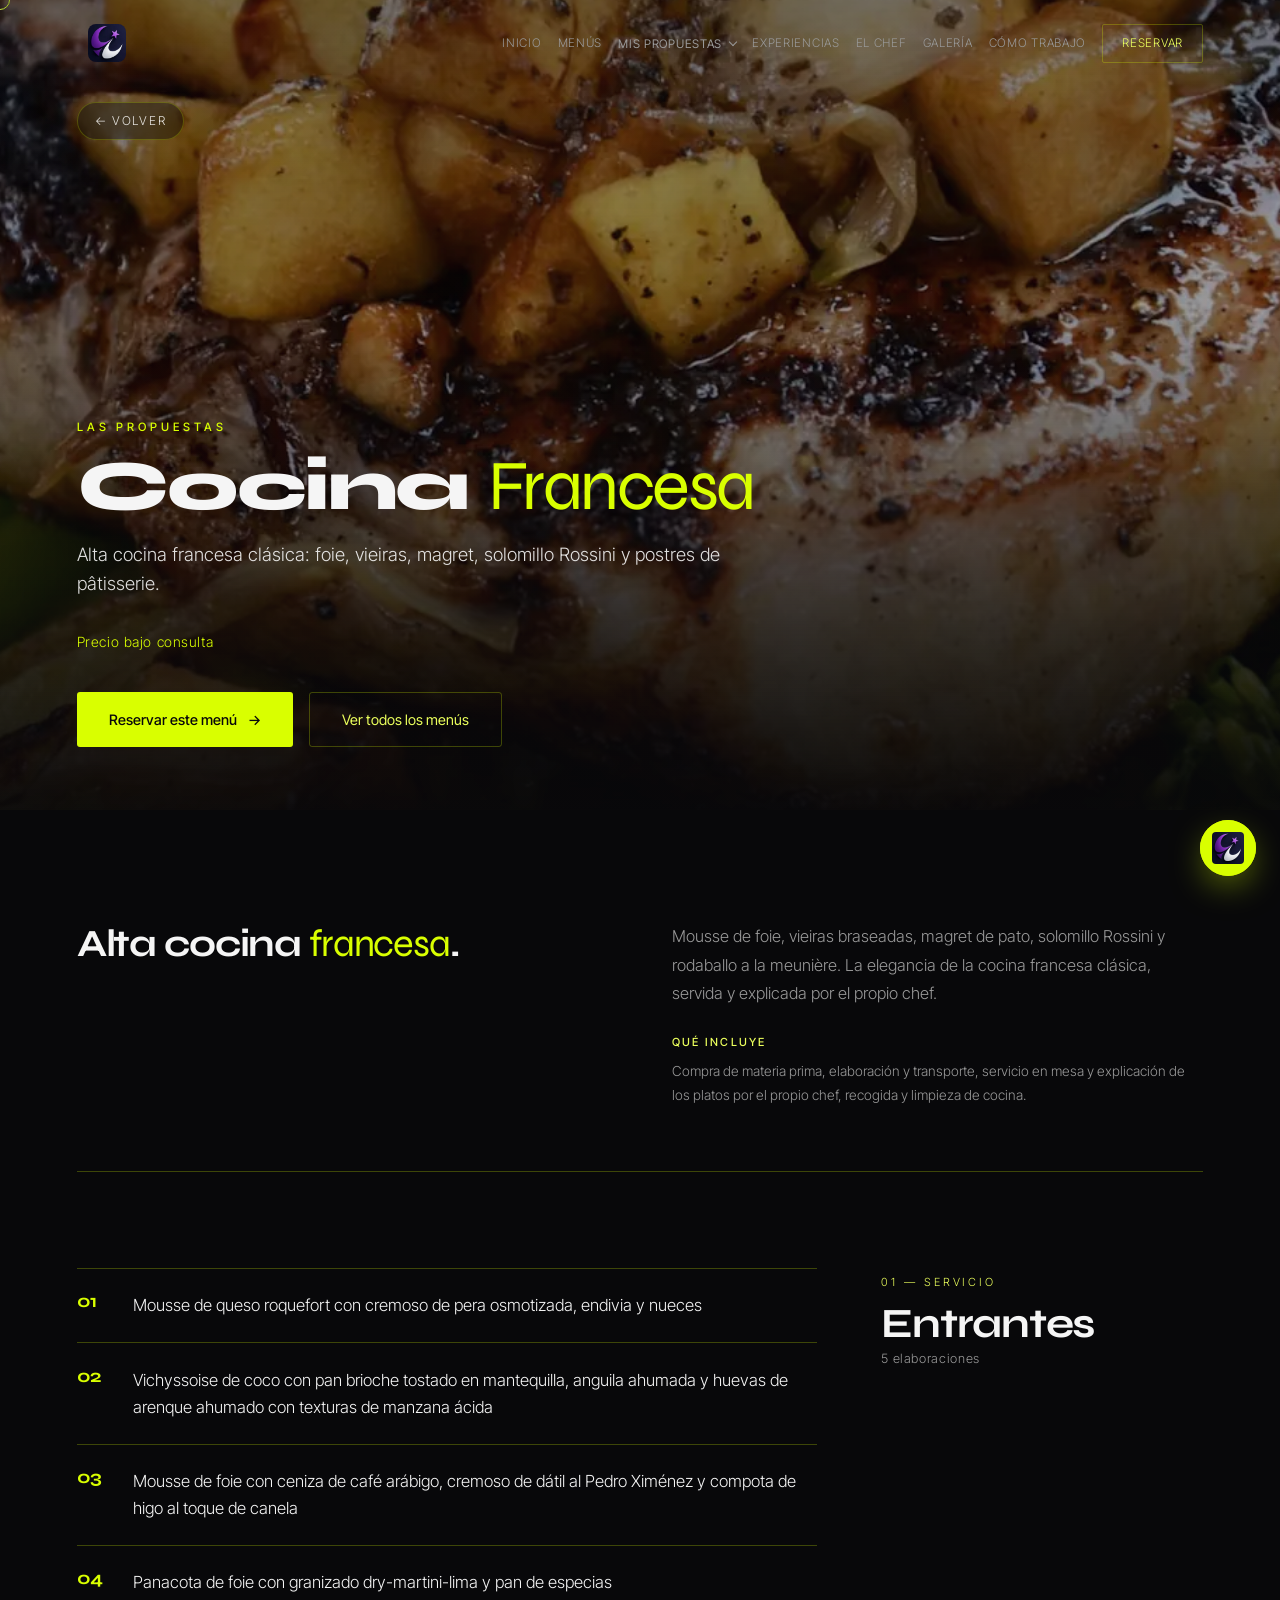
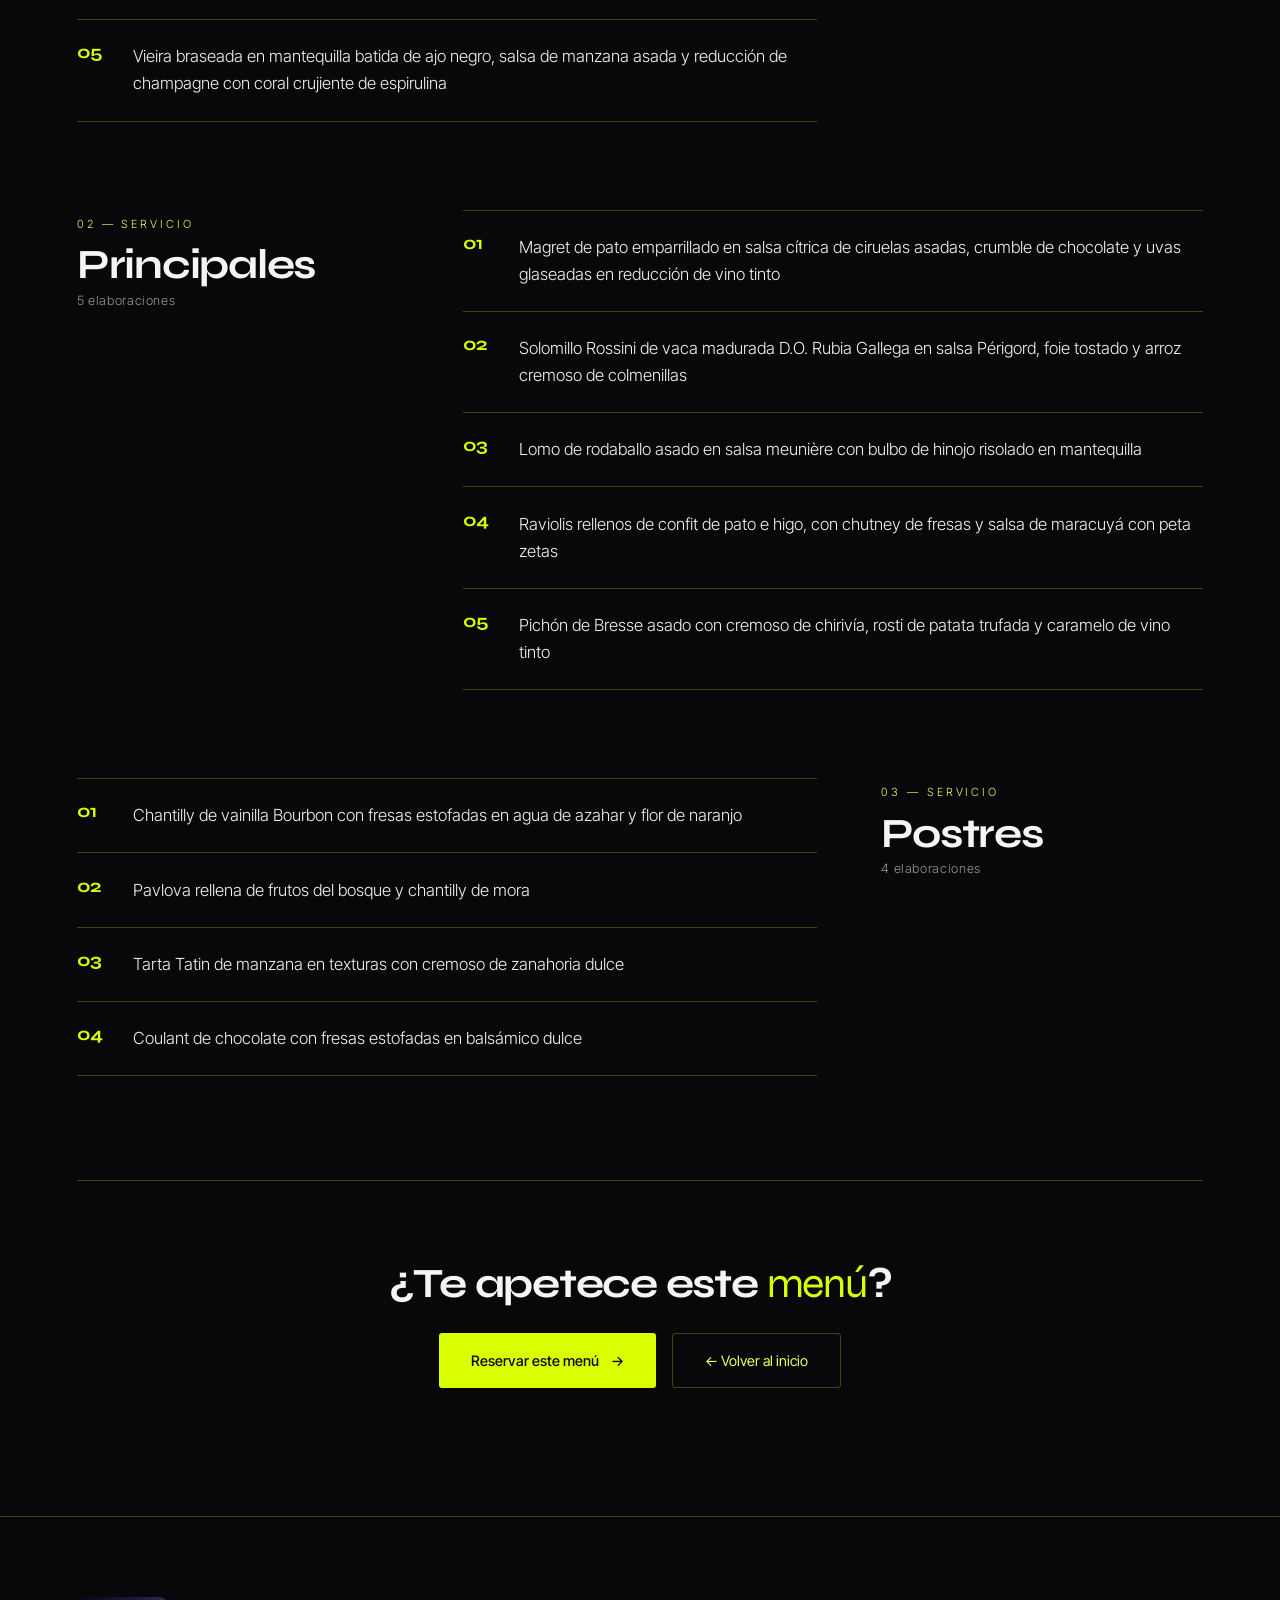
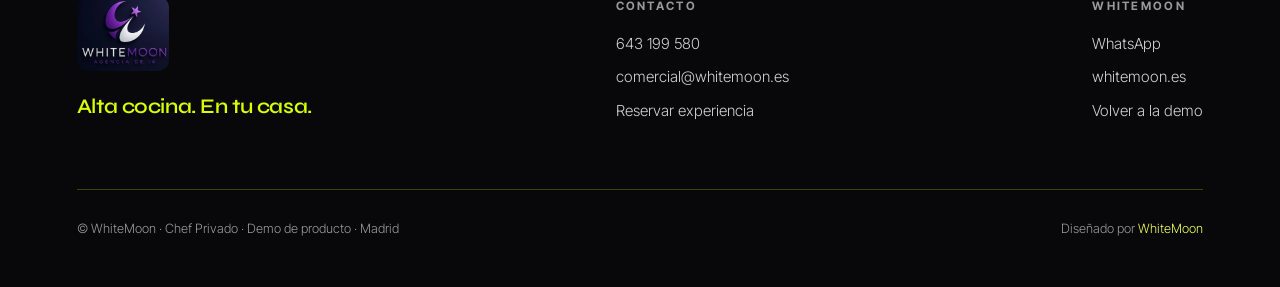
==== commit e5ac9eb9: "feat: rebrand a demo WhiteMoon · Chef Privado (des-personalización + amarillo fluor) Convierte la we" ====
--- a/menu/francesa/index.html
+++ b/menu/francesa/index.html
@@ -3,11 +3,12 @@
 <head>
 <meta charset="UTF-8" />
 <meta name="viewport" content="width=device-width, initial-scale=1.0" />
-<title>Cocina Francesa · Chefka Experience</title>
-<meta name="description" content="Cocina Francesa — menú de chef privado a domicilio de Chefka Experience (Javier Checa, Madrid). Alta cocina francesa clásica: foie, vieiras, magret, solomillo Rossini y postres de pâtisserie." />
+<title>Cocina Francesa · WhiteMoon · Chef Privado (demo)</title>
+<meta name="robots" content="noindex, nofollow" />
+<meta name="description" content="Cocina Francesa — menú de ejemplo de la demo de chef privado a domicilio de WhiteMoon Agencia IA. Alta cocina francesa clásica: foie, vieiras, magret, solomillo Rossini y postres de pâtisserie." />
 <link rel="preconnect" href="https://fonts.googleapis.com" />
 <link rel="preconnect" href="https://fonts.gstatic.com" crossorigin />
-<link href="https://fonts.googleapis.com/css2?family=Playfair+Display:ital,wght@0,400;0,700;0,900;1,400;1,700&family=Inter:wght@300;400;500;600&display=swap" rel="stylesheet" />
+<link href="https://fonts.googleapis.com/css2?family=Syne:wght@400;500;600;700;800&family=Inter+Tight:wght@300;400;500;600&display=swap" rel="stylesheet" />
 <link rel="stylesheet" href="../../assets/menu.css" />
 </head>
 <body>
@@ -15,7 +16,13 @@
 <div class="cursor" id="cursor"></div>
 
 <nav class="nav" id="nav">
-  <a class="nav__logo" href="../../" data-cursor><img src="https://chefkaexperience.com/wp-content/uploads/2019/01/javierchecachef-logo.png" alt="Chefka Experience" /></a>
+  <a class="nav__logo" href="../../" data-cursor>
+    <picture>
+      <source srcset="../../assets/img/whitemoon-mark.webp" type="image/webp" />
+      <img src="../../assets/img/whitemoon-mark.jpg" alt="WhiteMoon Agencia IA" width="38" height="38" />
+    </picture>
+    <b>WhiteMoon <i>· Chef Privado</i></b>
+  </a>
   <div class="nav__links">
     <a href="../../" data-cursor>Inicio</a>
     <a href="../../#menus" data-cursor>Menús</a>
@@ -47,21 +54,22 @@
 </div>
 
 <header class="mhero">
-  <video class="mhero__bg" autoplay loop muted playsinline preload="none"
-         style="position:absolute;top:0;left:0;width:100%;height:100%;object-fit:cover;z-index:0">
-    <source src="https://assets.mixkit.co/videos/49231/49231-720.mp4" type="video/mp4">
-  </video>
+  <picture>
+    <source srcset="../../assets/img/cocina-francesa.webp" type="image/webp" />
+    <img class="mhero__bg" src="../../assets/img/cocina-francesa.jpg" alt="" width="1800" height="600"
+         style="position:absolute;top:0;left:0;width:100%;height:100%;object-fit:cover;z-index:0" />
+  </picture>
   <div class="mhero__ov"></div>
   <a class="back-link" href="../../">← Volver</a>
   <div class="mhero__inner">
-    <span class="eyebrow">Mis propuestas</span>
+    <span class="eyebrow">Las propuestas</span>
     <h1>Cocina <em>Francesa</em></h1>
     <p class="mhero__sub">Alta cocina francesa clásica: foie, vieiras, magret, solomillo Rossini y postres de pâtisserie.</p>
     <div class="mhero__meta">
       <span class="mprice">Precio bajo consulta</span>
     </div>
     <div class="mhero__cta">
-      <button class="btn-gold" data-openchat data-menu="Cocina Francesa">Reservar este menú <span class="arr">→</span></button>
+      <button class="btn-acid" data-openchat data-menu="Cocina Francesa">Reservar este menú <span class="arr">→</span></button>
       <a class="btn-ghost" href="../../#menus">Ver todos los menús</a>
     </div>
   </div>
@@ -122,7 +130,7 @@
     <div class="menu-foot-cta rv">
       <h2>¿Te apetece este <em>menú</em>?</h2>
       <div class="row">
-        <button class="btn-gold" data-openchat data-menu="Cocina Francesa">Reservar este menú <span class="arr">→</span></button>
+        <button class="btn-acid" data-openchat data-menu="Cocina Francesa">Reservar este menú <span class="arr">→</span></button>
         <a class="btn-ghost" href="../../">← Volver al inicio</a>
       </div>
     </div>
@@ -133,37 +141,48 @@
   <div class="wrap">
     <div class="footer__grid">
       <div>
-        <div class="footer__logo"><img src="https://chefkaexperience.com/wp-content/uploads/2019/01/javierchecachef-logo.png" alt="Chefka Experience" /></div>
+        <div class="footer__logo">
+          <picture>
+            <source srcset="../../assets/img/whitemoon-logo.webp" type="image/webp" />
+            <img src="../../assets/img/whitemoon-logo.jpg" alt="WhiteMoon Agencia IA" width="560" height="450" loading="lazy" />
+          </picture>
+        </div>
         <p class="footer__tag">Alta cocina. En tu casa.</p>
       </div>
       <div class="footer__col">
         <h4>Contacto</h4>
-        <a href="tel:+34660693887">660 69 38 87</a>
-        <a href="mailto:info@chefkaexperience.com">info@chefkaexperience.com</a>
+        <a href="tel:+34643199580">643 199 580</a>
+        <a href="mailto:comercial@whitemoon.es">comercial@whitemoon.es</a>
         <a href="../../#cta">Reservar experiencia</a>
       </div>
       <div class="footer__col">
-        <h4>Síguenos</h4>
-        <a href="https://instagram.com/chefkaexperience" target="_blank" rel="noopener">Instagram</a>
-        <a href="https://facebook.com/chefkaexperience" target="_blank" rel="noopener">Facebook</a>
-        <a href="https://linkedin.com/company/chefkaexperience" target="_blank" rel="noopener">LinkedIn</a>
+        <h4>WhiteMoon</h4>
+        <a href="https://wa.me/34643199580" target="_blank" rel="noopener">WhatsApp</a>
+        <a href="https://whitemoon.es" target="_blank" rel="noopener">whitemoon.es</a>
+        <a href="../../">Volver a la demo</a>
       </div>
     </div>
     <div class="footer__btm">
-      <span>© Chefka Experience · Chef privado a domicilio · Madrid</span>
+      <span>© WhiteMoon · Chef Privado · Demo de producto · Madrid</span>
       <span>Diseñado por <a href="https://whitemoon.es" target="_blank" rel="noopener">WhiteMoon</a></span>
     </div>
   </div>
 </footer>
 
-<div class="fab" id="fab" aria-label="Abrir chat con Elena" role="button" tabindex="0">
+<div class="fab" id="fab" aria-label="Abrir chat con LUNA" role="button" tabindex="0">
   <span class="ping"></span>
-  <img src="../../logo-chefka.jpeg" alt="Chefka Experience" width="32" height="32" />
+  <picture>
+    <source srcset="../../assets/img/whitemoon-mark.webp" type="image/webp" />
+    <img src="../../assets/img/whitemoon-mark.jpg" alt="" width="32" height="32" />
+  </picture>
 </div>
 <div class="chat" id="chat" aria-live="polite">
   <div class="chat__head">
-    <div class="chat__av">E</div>
-    <div class="chat__id"><b>Elena</b><span>Chefka Experience</span></div>
+    <picture>
+      <source srcset="../../assets/img/whitemoon-mark.webp" type="image/webp" />
+      <img class="chat__av" src="../../assets/img/whitemoon-mark.jpg" alt="WhiteMoon" width="40" height="40" />
+    </picture>
+    <div class="chat__id"><b>LUNA</b><span>WhiteMoon · Chef Privado</span></div>
     <div class="chat__close" id="chatClose">×</div>
   </div>
   <div class="chat__body" id="chatBody"></div>
--- a/assets/menu.css
+++ b/assets/menu.css
@@ -1,19 +1,19 @@
 /* ==========================================================================
-   Chefka Experience — estilos compartidos de las páginas de menú individuales
-   Reutiliza el sistema de diseño de index.html (dark rojo/negro/blanco,
-   Playfair Display + Inter) para que las páginas sean idénticas en estética.
+   WhiteMoon · Chef Privado (demo) — estilos compartidos de las páginas de menú
+   Reutiliza el sistema de diseño de index.html (negro + amarillo fluor,
+   Syne + Inter Tight) para que las páginas sean idénticas en estética.
    ========================================================================== */
 :root{
-  --bg:#0A0000;
-  --bg2:#0F0000;
-  --card:#150000;
-  --gold:#CC0000;
-  --gold2:#FF1A1A;
+  --bg:#08080A;
+  --bg2:#0E0E11;
+  --card:#121216;
+  --acid:#D9FF00;
+  --acid2:#EBFF5C;
   --text:#F5F5F5;
   --muted:#999999;
-  --border:rgba(204,0,0,0.25);
-  --serif:'Playfair Display',Georgia,serif;
-  --sans:'Inter',system-ui,sans-serif;
+  --border:rgba(217,255,0,0.25);
+  --display:'Syne',system-ui,sans-serif;
+  --sans:'Inter Tight',system-ui,sans-serif;
   --maxw:1280px;
 }
 *{margin:0;padding:0;box-sizing:border-box}
@@ -23,20 +23,27 @@
   font-weight:300;line-height:1.6;-webkit-font-smoothing:antialiased;overflow-x:hidden;
 }
 a{color:inherit;text-decoration:none}
-img{display:block;max-width:100%}
-::selection{background:var(--gold);color:var(--bg)}
+/* Ver nota en index.html: <picture> no debe generar caja. */
+picture{display:contents}
+/* height:auto es obligatorio junto a max-width: los atributos width/height de
+   las <img> (que ponemos para reservar espacio y evitar CLS) actuan como
+   presentational hints, y donde el CSS solo fija el ancho dejaban el alto
+   clavado al del atributo (la foto del chef salia 410x1200). Las reglas que
+   necesitan height:100% son mas especificas y siguen ganando. */
+img{display:block;max-width:100%;height:auto}
+::selection{background:var(--acid);color:var(--bg)}
 .wrap{max-width:var(--maxw);margin:0 auto;padding:0 6vw}
-.serif{font-family:var(--serif)}
-.eyebrow{font-size:.72rem;letter-spacing:.34em;text-transform:uppercase;color:var(--gold);font-weight:500}
+.display{font-family:var(--display)}
+.eyebrow{font-size:.72rem;letter-spacing:.34em;text-transform:uppercase;color:var(--acid);font-weight:500}
 
 /* ---------- Custom cursor ---------- */
 .cursor{
   position:fixed;top:0;left:0;width:20px;height:20px;border-radius:50%;
-  border:1px solid var(--gold2);pointer-events:none;z-index:9999;
+  border:1px solid var(--acid2);pointer-events:none;z-index:9999;
   transform:translate(-50%,-50%);mix-blend-mode:difference;
   transition:width .25s ease,height .25s ease,background .25s ease;will-change:transform;
 }
-.cursor.is-active{width:54px;height:54px;background:rgba(255,26,26,.15)}
+.cursor.is-active{width:54px;height:54px;background:rgba(235,255,92,.15)}
 @media (hover:none),(max-width:900px){.cursor{display:none}}
 
 /* ---------- Nav (idéntico a index.html) ---------- */
@@ -47,25 +54,34 @@
 }
 .nav::after{
   content:"";position:absolute;left:0;bottom:0;width:100%;height:1px;
-  background:linear-gradient(90deg,transparent,var(--gold),transparent);
+  background:linear-gradient(90deg,transparent,var(--acid),transparent);
   transform:scaleX(0);opacity:0;transition:.6s ease;
 }
-.nav.scrolled{background:rgba(10,8,6,.82);backdrop-filter:blur(14px);padding:.9rem 6vw}
+.nav.scrolled{background:rgba(8,8,10,.82);backdrop-filter:blur(14px);padding:.9rem 6vw}
 .nav.scrolled::after{transform:scaleX(1);opacity:.55}
-.nav__logo img{height:42px;width:auto;filter:brightness(0) invert(1);opacity:.92}
+.nav__logo{display:flex;align-items:center;gap:.7rem}
+.nav__logo img{height:38px;width:38px;border-radius:8px;object-fit:cover}
+.nav__logo b{font-family:var(--display);font-weight:700;font-size:.92rem;letter-spacing:-.01em;color:var(--text);white-space:nowrap}
+.nav__logo b i{font-style:normal;font-weight:400;color:var(--acid)}
 .nav__links{display:flex;gap:1.5rem;align-items:center}
+.nav{gap:1.2rem}
+.nav__logo{flex:0 0 auto}
+.nav__links{flex:0 1 auto;min-width:0;flex-wrap:nowrap}
+/* sin nowrap, "MIS PROPUESTAS" y "COMO TRABAJO" partian en dos lineas y la barra
+   crecia hasta solaparse con el logotipo */
+.nav__links a,.nav__drop-toggle{white-space:nowrap}
 .nav__links a{
   font-size:.82rem;letter-spacing:.12em;text-transform:uppercase;color:var(--muted);
   position:relative;transition:color .3s ease;
 }
 .nav__links a::after{
   content:"";position:absolute;left:0;bottom:-6px;width:100%;height:1px;
-  background:var(--gold);transform:scaleX(0);transform-origin:left;transition:.35s ease;
+  background:var(--acid);transform:scaleX(0);transform-origin:left;transition:.35s ease;
 }
 .nav__links a:hover{color:var(--text)}
 .nav__links a:hover::after{transform:scaleX(1)}
-.nav__cta{border:1px solid var(--border);padding:.55rem 1.2rem;border-radius:2px;color:var(--gold2)!important}
-.nav__cta:hover{background:var(--gold);color:var(--bg)!important;border-color:var(--gold)}
+.nav__cta{border:1px solid var(--border);padding:.55rem 1.2rem;border-radius:2px;color:var(--acid2)!important}
+.nav__cta:hover{background:var(--acid);color:var(--bg)!important;border-color:var(--acid)}
 .nav__burger{display:none;flex-direction:column;gap:5px;cursor:pointer;position:relative;z-index:945}
 .nav__burger span{width:26px;height:1.5px;background:var(--text);transition:transform .3s ease,opacity .3s ease}
 .nav__burger.open span:nth-child(1){transform:translateY(6.5px) rotate(45deg)}
@@ -88,7 +104,7 @@
 .nav__drop:hover .nav__caret{transform:translateY(1px) rotate(225deg)}
 .nav__drop-menu{
   position:absolute;top:calc(100% + 16px);left:50%;transform:translateX(-50%) translateY(10px);
-  min-width:340px;background:#0F0000;border:1px solid rgba(204,0,0,0.3);border-radius:8px;
+  min-width:340px;background:#0E0E11;border:1px solid rgba(217,255,0,0.3);border-radius:8px;
   padding:.5rem;box-shadow:0 26px 60px rgba(0,0,0,.6);
   opacity:0;visibility:hidden;pointer-events:none;transition:opacity .3s ease,transform .3s ease;z-index:950;
 }
@@ -101,20 +117,30 @@
   text-transform:none;letter-spacing:normal;color:inherit;transition:background .25s ease;cursor:pointer;
 }
 .nav__links .nav__drop-item::after{display:none}
-.nav__drop-name{font-family:var(--serif);font-size:1.08rem;font-weight:400;color:var(--text);transition:color .25s ease}
+.nav__drop-name{font-family:var(--display);font-size:.98rem;font-weight:600;letter-spacing:-.01em;color:var(--text);transition:color .25s ease}
 .nav__drop-desc{font-family:var(--sans);font-size:.76rem;line-height:1.45;color:var(--muted);transition:color .25s ease}
-.nav__links .nav__drop-item:hover{background:#CC0000}
-.nav__links .nav__drop-item:hover .nav__drop-name,.nav__links .nav__drop-item:hover .nav__drop-desc{color:#fff}
+.nav__links .nav__drop-item:hover{background:#D9FF00}
+.nav__links .nav__drop-item:hover .nav__drop-name,.nav__links .nav__drop-item:hover .nav__drop-desc{color:#08080A}
 
 /* ---------- Menú móvil (hamburguesa) ---------- */
 .nav__mobile{display:none}
 .nav__mdrop-menu{overflow:hidden;max-height:0;transition:max-height .4s ease}
+/* Entre 901 y 1240px la barra no da para el logotipo con texto + todos los
+   enlaces + CTA: los links saltaban de linea y pisaban el logo. Dejamos solo
+   el simbolo. */
+@media(min-width:901px) and (max-width:1439px){
+  .nav__logo b{display:none}
+  .nav__links{gap:1rem}
+  .nav__links a,.nav__drop-toggle{font-size:.74rem;letter-spacing:.06em}
+  .nav__social{gap:10px;margin-left:.2rem}
+}
+
 @media(max-width:900px){
   .nav__links{display:none}
   .nav__burger{display:flex}
   .nav__mobile{
     display:block;position:fixed;top:0;left:0;width:100%;max-height:100dvh;overflow-y:auto;
-    background:#0F0000;border-bottom:1px solid rgba(204,0,0,0.3);padding:5.6rem 6vw 2.2rem;z-index:880;
+    background:#0E0E11;border-bottom:1px solid rgba(217,255,0,0.3);padding:5.6rem 6vw 2.2rem;z-index:880;
     transform:translateY(-102%);opacity:0;visibility:hidden;
     transition:transform .45s cubic-bezier(.16,1,.3,1),opacity .3s ease,visibility .3s;
   }
@@ -122,7 +148,7 @@
   .nav__mobile a,.nav__mdrop-toggle{
     display:block;width:100%;text-align:left;font-family:inherit;
     font-size:.95rem;letter-spacing:.1em;text-transform:uppercase;color:var(--muted);
-    background:none;border:0;border-bottom:1px solid rgba(204,0,0,0.14);padding:.95rem .2rem;cursor:pointer;transition:color .25s ease;
+    background:none;border:0;border-bottom:1px solid rgba(217,255,0,0.14);padding:.95rem .2rem;cursor:pointer;transition:color .25s ease;
   }
   .nav__mobile a:hover,.nav__mdrop-toggle:hover{color:var(--text)}
   .nav__mdrop-toggle{display:flex;align-items:center;justify-content:space-between}
@@ -134,27 +160,27 @@
   }
   .nav__mobile .nav__mdrop-item .nav__drop-name{font-size:1rem}
   .nav__mobile .nav__mdrop-item .nav__drop-desc{font-size:.74rem}
-  .nav__mobile .nav__mdrop-item:active,.nav__mobile .nav__mdrop-item:hover{background:#CC0000}
+  .nav__mobile .nav__mdrop-item:active,.nav__mobile .nav__mdrop-item:hover{background:#D9FF00}
   .nav__mobile .nav__mdrop-item:active .nav__drop-name,.nav__mobile .nav__mdrop-item:hover .nav__drop-name,
-  .nav__mobile .nav__mdrop-item:active .nav__drop-desc,.nav__mobile .nav__mdrop-item:hover .nav__drop-desc{color:#fff}
-  .nav__mobile .nav__cta{color:var(--gold2);border:1px solid var(--border);border-radius:2px;text-align:center;margin-top:1.1rem;padding:.95rem}
-  .nav__mobile .nav__cta:hover{background:var(--gold);color:#fff}
+  .nav__mobile .nav__mdrop-item:active .nav__drop-desc,.nav__mobile .nav__mdrop-item:hover .nav__drop-desc{color:#08080A}
+  .nav__mobile .nav__cta{color:var(--acid2);border:1px solid var(--border);border-radius:2px;text-align:center;margin-top:1.1rem;padding:.95rem}
+  .nav__mobile .nav__cta:hover{background:var(--acid);color:#08080A}
 }
 
 /* ---------- Botones ---------- */
-.btn-gold{
-  display:inline-flex;align-items:center;gap:.7rem;background:var(--gold);color:var(--bg);
+.btn-acid{
+  display:inline-flex;align-items:center;gap:.7rem;background:var(--acid);color:var(--bg);
   font-weight:500;padding:.95rem 2rem;border-radius:3px;font-size:.9rem;border:none;cursor:pointer;font-family:var(--sans);
   transition:transform .35s cubic-bezier(.16,1,.3,1),background .35s ease;
 }
-.btn-gold:hover{background:var(--gold2);transform:translateY(-3px)}
-.btn-gold .arr{transition:transform .35s ease}
-.btn-gold:hover .arr{transform:translateX(5px)}
+.btn-acid:hover{background:var(--acid2);transform:translateY(-3px)}
+.btn-acid .arr{transition:transform .35s ease}
+.btn-acid:hover .arr{transform:translateX(5px)}
 .btn-ghost{
-  display:inline-flex;align-items:center;gap:.7rem;border:1px solid var(--border);color:var(--gold2);
+  display:inline-flex;align-items:center;gap:.7rem;border:1px solid var(--border);color:var(--acid2);
   font-weight:400;padding:.95rem 2rem;border-radius:3px;font-size:.9rem;transition:.35s ease;background:none;cursor:pointer;font-family:var(--sans);
 }
-.btn-ghost:hover{background:rgba(204,0,0,.08);border-color:var(--gold)}
+.btn-ghost:hover{background:rgba(217,255,0,.08);border-color:var(--acid)}
 
 /* ---------- Reveal on scroll ---------- */
 .rv{opacity:0;transform:translateY(34px);transition:opacity 1s cubic-bezier(.16,1,.3,1),transform 1s cubic-bezier(.16,1,.3,1)}
@@ -167,13 +193,13 @@
 .mhero{position:relative;min-height:90vh;display:flex;align-items:flex-end;overflow:hidden}
 .mhero__bg{position:absolute;inset:0;width:100%;height:100%;object-fit:cover;z-index:0;transform:scale(1.04)}
 .mhero__ov{position:absolute;inset:0;z-index:1;
-  background:linear-gradient(180deg,rgba(10,0,0,.5) 0%,rgba(10,0,0,.35) 38%,rgba(10,0,0,.78) 78%,rgba(10,0,0,.96) 100%)}
+  background:linear-gradient(180deg,rgba(8,8,10,.5) 0%,rgba(8,8,10,.35) 38%,rgba(8,8,10,.78) 78%,rgba(8,8,10,.96) 100%)}
 .mhero__inner{position:relative;z-index:2;width:100%;max-width:var(--maxw);margin:0 auto;padding:0 6vw 7vh}
-.mhero h1{font-family:var(--serif);font-weight:300;font-size:clamp(2.8rem,7.2vw,5.4rem);line-height:1.02;letter-spacing:-.01em;margin:.7rem 0 1.1rem;max-width:18ch}
-.mhero h1 em{font-style:italic;color:var(--gold2)}
+.mhero h1{font-family:var(--display);font-weight:800;font-size:clamp(2.1rem,6vw,4.4rem);line-height:1.03;letter-spacing:-.035em;margin:.7rem 0 1.1rem;max-width:18ch}
+.mhero h1 em{font-style:normal;font-weight:400;color:var(--acid)}
 .mhero__sub{color:var(--text);opacity:.9;max-width:60ch;font-size:clamp(1rem,1.6vw,1.15rem);margin-bottom:2rem}
 .mhero__meta{display:flex;align-items:center;gap:1.4rem;flex-wrap:wrap;margin-bottom:2.4rem}
-.mprice{display:inline-flex;align-items:center;font-family:var(--sans);font-size:14px;letter-spacing:.04em;color:#CC0000}
+.mprice{display:inline-flex;align-items:center;font-family:var(--sans);font-size:14px;letter-spacing:.04em;color:#D9FF00}
 .mhero__cta{display:flex;gap:1rem;flex-wrap:wrap}
 
 /* ---------- Botón volver ---------- */
@@ -181,9 +207,9 @@
   position:absolute;top:6.4rem;left:6vw;z-index:4;display:inline-flex;align-items:center;gap:.5rem;
   font-size:.76rem;letter-spacing:.14em;text-transform:uppercase;color:var(--text);opacity:.9;
   border:1px solid var(--border);padding:.5rem 1.05rem;border-radius:40px;
-  background:rgba(10,0,0,.42);backdrop-filter:blur(8px);transition:.3s ease;
-}
-.back-link:hover{background:var(--gold);color:#fff;border-color:var(--gold);opacity:1}
+  background:rgba(8,8,10,.42);backdrop-filter:blur(8px);transition:.3s ease;
+}
+.back-link:hover{background:var(--acid);color:#08080A;border-color:var(--acid);opacity:1}
 @media(max-width:900px){.back-link{top:5.4rem}}
 
 /* ---------- Sección de contenido del menú ---------- */
@@ -192,11 +218,11 @@
   display:grid;grid-template-columns:1fr 1fr;gap:clamp(2rem,5vw,5rem);
   align-items:start;margin-bottom:6rem;padding-bottom:4rem;border-bottom:1px solid var(--border);
 }
-.menu-intro h2{font-family:var(--serif);font-weight:300;font-size:clamp(1.9rem,3.4vw,2.8rem);line-height:1.12}
-.menu-intro h2 em{font-style:italic;color:var(--gold2)}
+.menu-intro h2{font-family:var(--display);font-weight:700;font-size:clamp(1.6rem,3vw,2.5rem);letter-spacing:-.03em;line-height:1.12}
+.menu-intro h2 em{font-style:normal;font-weight:400;color:var(--acid)}
 .menu-intro p{color:var(--muted);font-size:1.02rem;line-height:1.75}
 .menu-incluye{margin-top:1.6rem;font-size:.86rem;color:var(--muted);line-height:1.7}
-.menu-incluye b{color:var(--gold2);font-weight:500;display:block;font-size:.7rem;letter-spacing:.2em;text-transform:uppercase;margin-bottom:.5rem}
+.menu-incluye b{color:var(--acid2);font-weight:500;display:block;font-size:.7rem;letter-spacing:.2em;text-transform:uppercase;margin-bottom:.5rem}
 
 /* ---------- Cursos: layout editorial asimétrico ---------- */
 .course{display:grid;grid-template-columns:1fr 2.3fr;gap:clamp(2rem,5vw,5rem);align-items:start;margin:0 0 5.5rem}
@@ -204,56 +230,55 @@
 .course:nth-of-type(even){grid-template-columns:2.3fr 1fr}
 .course:nth-of-type(even) .course__head{order:2}
 .course__head{position:sticky;top:108px}
-.course__head .num{font-size:.7rem;letter-spacing:.26em;text-transform:uppercase;color:var(--gold2)}
-.course__head h2{font-family:var(--serif);font-weight:300;font-size:clamp(2rem,4vw,3rem);line-height:1.05;margin-top:.5rem}
-.course__head h2 em{font-style:italic;color:var(--gold2)}
+.course__head .num{font-size:.7rem;letter-spacing:.26em;text-transform:uppercase;color:var(--acid2)}
+.course__head h2{font-family:var(--display);font-weight:700;font-size:clamp(1.6rem,3.4vw,2.6rem);letter-spacing:-.03em;line-height:1.05;margin-top:.5rem}
+.course__head h2 em{font-style:normal;font-weight:400;color:var(--acid)}
 .course__head .count{margin-top:.9rem;font-size:.8rem;color:var(--muted);letter-spacing:.05em}
 .dish{display:grid;grid-template-columns:auto 1fr;gap:1.3rem;padding:1.45rem 0;border-bottom:1px solid var(--border)}
 .dish:first-child{border-top:1px solid var(--border)}
-.dish .n{font-family:var(--serif);font-style:italic;font-size:1.5rem;color:var(--gold2);line-height:1;min-width:2.2rem}
+.dish .n{font-family:var(--display);font-weight:700;font-size:1.15rem;letter-spacing:-.02em;color:var(--acid);line-height:1;min-width:2.2rem}
 .dish .t{font-size:1.04rem;line-height:1.62;color:var(--text)}
 
 /* ---------- CTA final ---------- */
 .menu-foot-cta{text-align:center;margin-top:6.5rem;padding-top:5rem;border-top:1px solid var(--border)}
-.menu-foot-cta h2{font-family:var(--serif);font-weight:300;font-size:clamp(2rem,4vw,3rem);margin-bottom:1.6rem;line-height:1.1}
-.menu-foot-cta h2 em{font-style:italic;color:var(--gold2)}
+.menu-foot-cta h2{font-family:var(--display);font-weight:700;font-size:clamp(1.6rem,3.4vw,2.6rem);letter-spacing:-.03em;margin-bottom:1.6rem;line-height:1.1}
+.menu-foot-cta h2 em{font-style:normal;font-weight:400;color:var(--acid)}
 .menu-foot-cta .row{display:flex;gap:1rem;justify-content:center;flex-wrap:wrap;margin-top:.4rem}
 
 /* ---------- Footer (idéntico a index.html) ---------- */
 .footer{background:var(--bg);border-top:1px solid var(--border);padding:5rem 0 3rem}
 .footer__grid{display:flex;justify-content:space-between;align-items:flex-start;gap:3rem;flex-wrap:wrap}
-.footer__logo img{height:54px;filter:brightness(0) invert(1);opacity:.9;margin-bottom:1.2rem}
-.footer__tag{font-family:var(--serif);font-style:italic;font-size:1.6rem;color:var(--gold2)}
+.footer__logo img{height:74px;width:auto;border-radius:10px;margin-bottom:1.2rem}
+.footer__tag{font-family:var(--display);font-weight:600;font-size:1.3rem;letter-spacing:-.02em;color:var(--acid)}
 .footer__col h4{font-size:.72rem;letter-spacing:.2em;text-transform:uppercase;color:var(--muted);margin-bottom:1rem}
 .footer__col a{display:block;color:var(--text);opacity:.85;margin-bottom:.6rem;font-size:.95rem;transition:color .3s}
-.footer__col a:hover{color:var(--gold2);opacity:1}
+.footer__col a:hover{color:var(--acid2);opacity:1}
 .footer__btm{margin-top:3.5rem;padding-top:1.8rem;border-top:1px solid var(--border);
   display:flex;justify-content:space-between;gap:1rem;flex-wrap:wrap;color:var(--muted);font-size:.8rem}
-.footer__btm a{color:var(--gold2)}
+.footer__btm a{color:var(--acid2)}
 
 /* ---------- Chatbot (idéntico a index.html) ---------- */
 .fab{
   position:fixed;bottom:24px;right:24px;width:56px;height:56px;border-radius:50%;
-  background:var(--gold);display:flex;align-items:center;justify-content:center;
-  cursor:pointer;z-index:950;box-shadow:0 12px 36px -8px rgba(204,0,0,.6);transition:transform .35s cubic-bezier(.16,1,.3,1);
+  background:var(--acid);display:flex;align-items:center;justify-content:center;
+  cursor:pointer;z-index:950;box-shadow:0 12px 36px -8px rgba(217,255,0,.6);transition:transform .35s cubic-bezier(.16,1,.3,1);
 }
 .fab:hover{transform:scale(1.08)}
-.fab .ping{position:absolute;inset:0;border-radius:50%;border:1px solid var(--gold);animation:fabping 2.4s ease-out infinite}
+.fab .ping{position:absolute;inset:0;border-radius:50%;border:1px solid var(--acid);animation:fabping 2.4s ease-out infinite}
 @keyframes fabping{0%{transform:scale(1);opacity:.7}100%{transform:scale(1.6);opacity:0}}
 .fab img{width:32px;height:32px;object-fit:contain;border-radius:4px}
 .chat{
   position:fixed;bottom:92px;right:24px;width:380px;max-width:calc(100vw - 32px);
   height:560px;max-height:calc(100vh - 120px);background:var(--bg2);
-  border:1px solid rgba(204,0,0,.2);border-radius:16px;z-index:951;
+  border:1px solid rgba(217,255,0,.2);border-radius:16px;z-index:951;
   display:flex;flex-direction:column;overflow:hidden;
   opacity:0;transform:translateY(20px) scale(.97);pointer-events:none;
   transition:opacity .35s ease,transform .35s cubic-bezier(.16,1,.3,1);box-shadow:0 30px 80px -20px rgba(0,0,0,.7);
 }
 .chat.open{opacity:1;transform:none;pointer-events:auto}
-.chat__head{display:flex;align-items:center;gap:.8rem;padding:1.1rem 1.2rem;border-bottom:1px solid var(--border);background:rgba(204,0,0,.04)}
-.chat__av{width:40px;height:40px;border-radius:50%;background:linear-gradient(135deg,var(--gold),var(--gold2));
-  display:flex;align-items:center;justify-content:center;font-family:var(--serif);font-size:1.3rem;color:var(--bg);font-weight:600}
-.chat__id b{font-family:var(--serif);font-size:1.05rem;font-weight:500;display:block}
+.chat__head{display:flex;align-items:center;gap:.8rem;padding:1.1rem 1.2rem;border-bottom:1px solid var(--border);background:rgba(217,255,0,.04)}
+.chat__av{width:40px;height:40px;border-radius:10px;object-fit:cover;flex:0 0 auto;display:block}
+.chat__id b{font-family:var(--display);font-size:1rem;font-weight:700;letter-spacing:.02em;display:block}
 .chat__id span{font-size:.7rem;color:var(--muted);letter-spacing:.05em}
 .chat__close{margin-left:auto;color:var(--muted);cursor:pointer;font-size:1.3rem;line-height:1;padding:.2rem .4rem}
 .chat__close:hover{color:var(--text)}
@@ -263,7 +288,7 @@
 .msg{max-width:82%;padding:.7rem 1rem;border-radius:14px;font-size:.92rem;line-height:1.5;animation:msgin .4s ease}
 @keyframes msgin{from{opacity:0;transform:translateY(8px)}to{opacity:1;transform:none}}
 .msg.bot{align-self:flex-start;background:var(--card);border:1px solid var(--border);border-bottom-left-radius:4px;color:var(--text)}
-.msg.user{align-self:flex-end;background:var(--gold);color:var(--bg);border-bottom-right-radius:4px}
+.msg.user{align-self:flex-end;background:var(--acid);color:var(--bg);border-bottom-right-radius:4px}
 .msg.typing{display:flex;gap:4px}
 .msg.typing i{width:6px;height:6px;border-radius:50%;background:var(--muted);animation:typ 1.2s infinite}
 .msg.typing i:nth-child(2){animation-delay:.2s}
@@ -271,15 +296,15 @@
 @keyframes typ{0%,60%,100%{opacity:.3;transform:translateY(0)}30%{opacity:1;transform:translateY(-4px)}}
 .chat__quick{display:flex;flex-wrap:wrap;gap:.5rem;padding:0 1.2rem .6rem}
 .chat__quick button{
-  background:rgba(204,0,0,.07);border:1px solid var(--border);color:var(--gold2);
+  background:rgba(217,255,0,.07);border:1px solid var(--border);color:var(--acid2);
   font-family:var(--sans);font-size:.78rem;padding:.45rem .8rem;border-radius:20px;cursor:pointer;transition:.25s ease;
 }
-.chat__quick button:hover{background:var(--gold);color:var(--bg);border-color:var(--gold)}
+.chat__quick button:hover{background:var(--acid);color:var(--bg);border-color:var(--acid)}
 .chat__foot{display:flex;gap:.6rem;padding:.9rem 1.2rem;border-top:1px solid var(--border)}
 .chat__foot input{flex:1;background:var(--bg);border:1px solid var(--border);border-radius:22px;padding:.7rem 1rem;color:var(--text);font-family:var(--sans);font-size:.9rem}
-.chat__foot input:focus{outline:none;border-color:var(--gold)}
-.chat__foot button{width:42px;height:42px;border-radius:50%;border:none;background:var(--gold);color:var(--bg);cursor:pointer;display:flex;align-items:center;justify-content:center;transition:.25s}
-.chat__foot button:hover{background:var(--gold2)}
+.chat__foot input:focus{outline:none;border-color:var(--acid)}
+.chat__foot button{width:42px;height:42px;border-radius:50%;border:none;background:var(--acid);color:var(--bg);cursor:pointer;display:flex;align-items:center;justify-content:center;transition:.25s}
+.chat__foot button:hover{background:var(--acid2)}
 
 /* ---------- Responsive contenido ---------- */
 @media(max-width:900px){
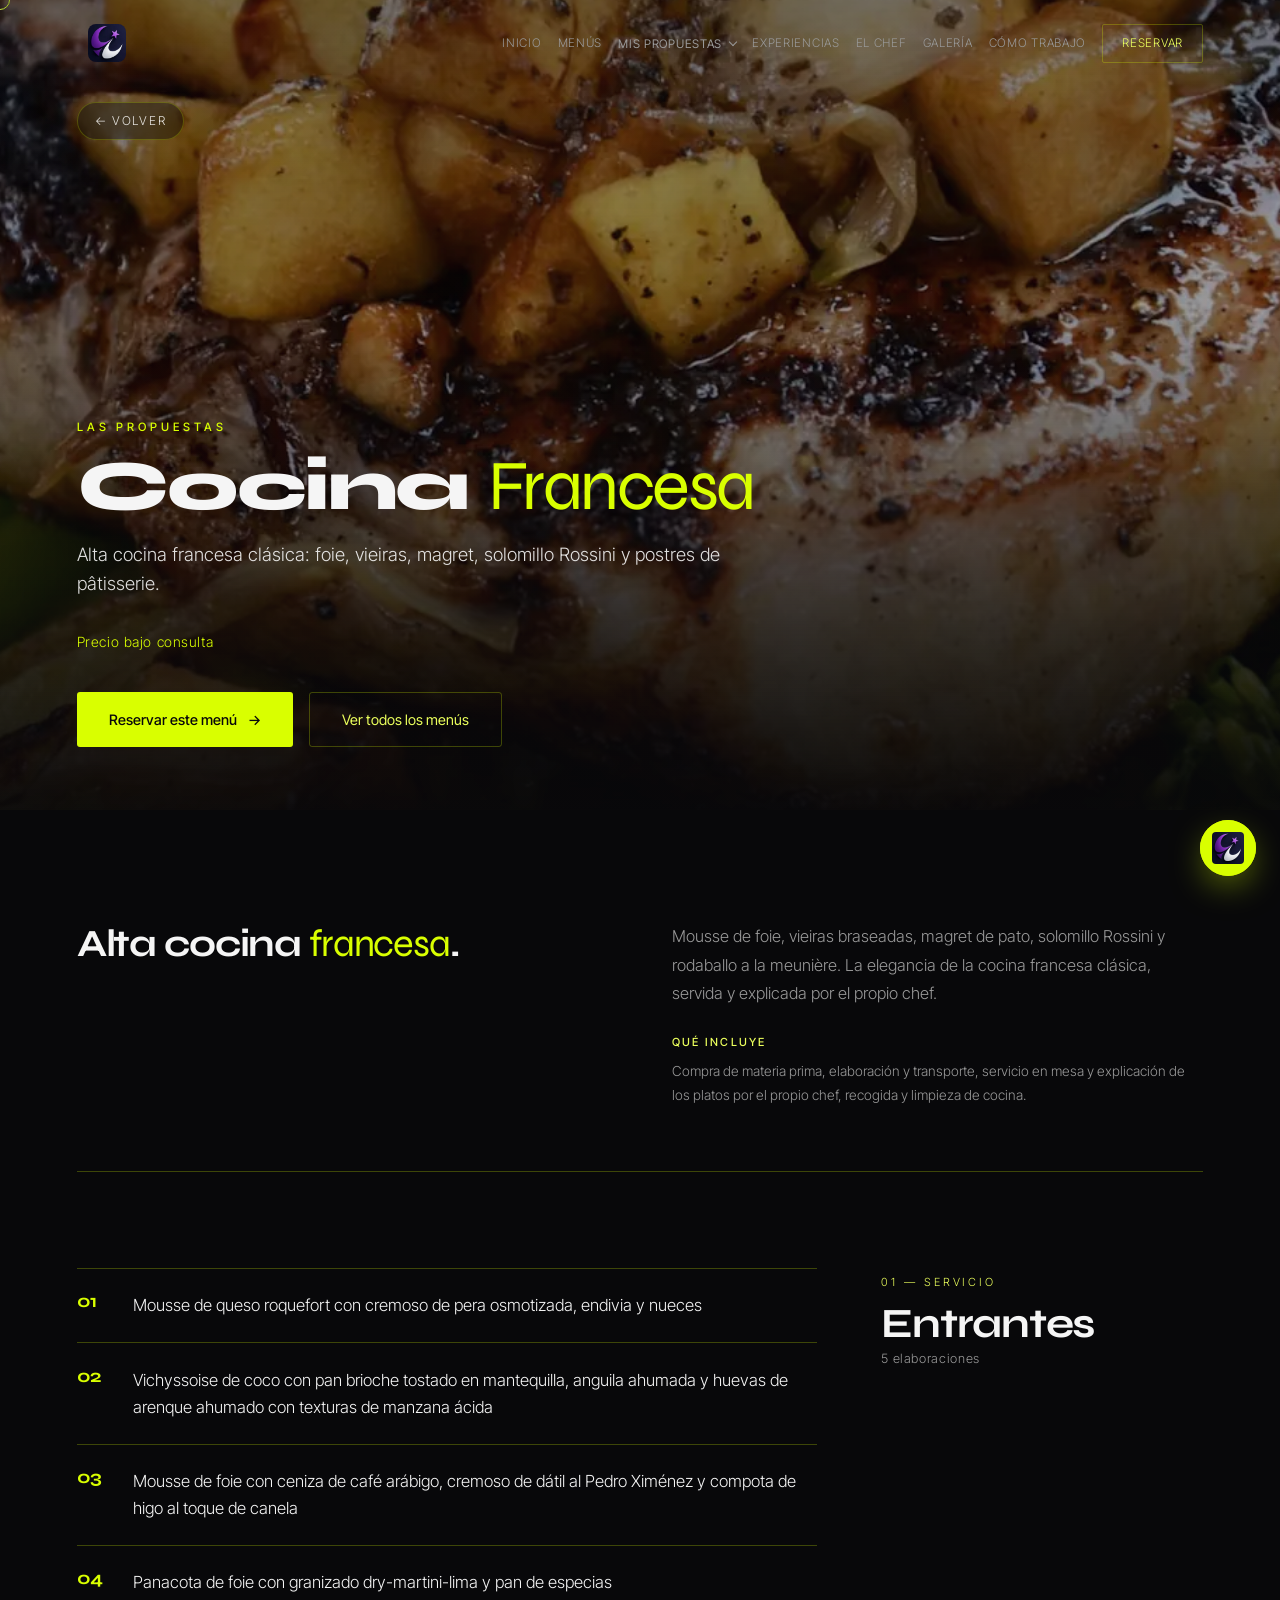
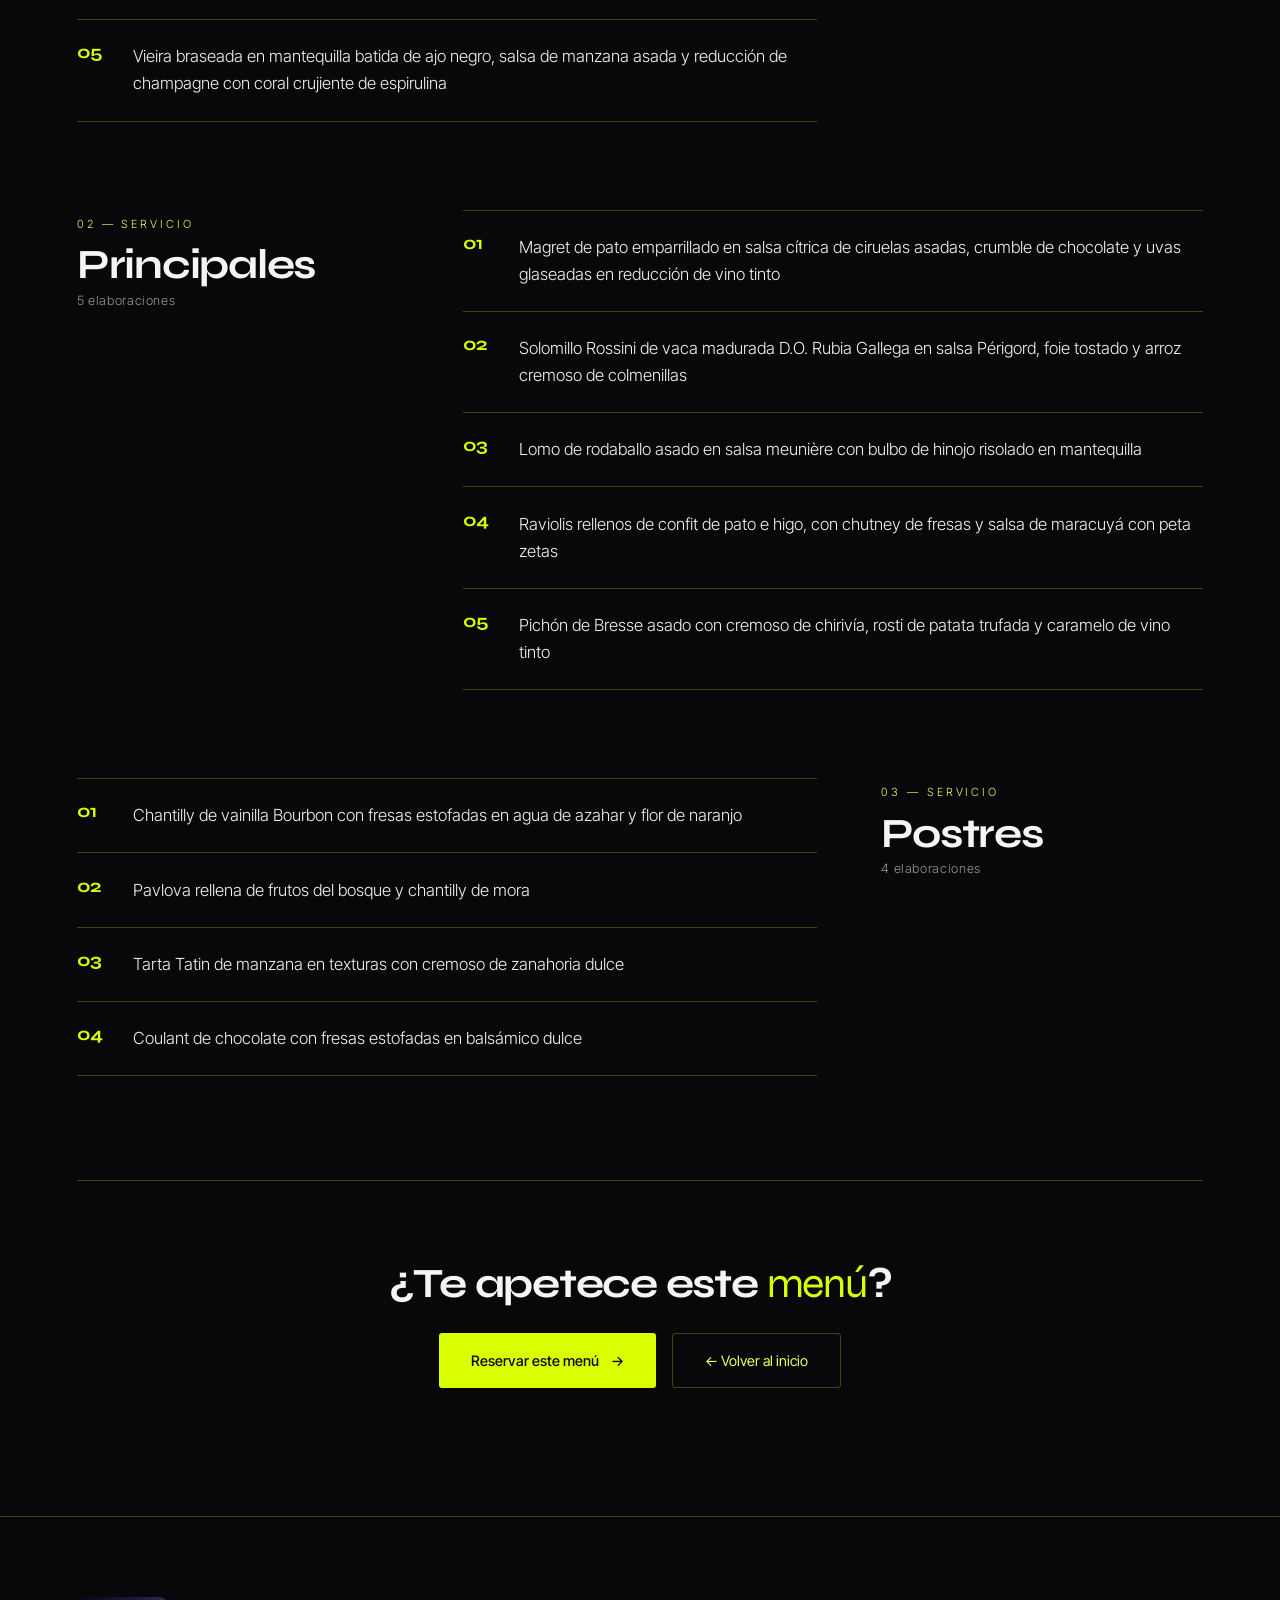
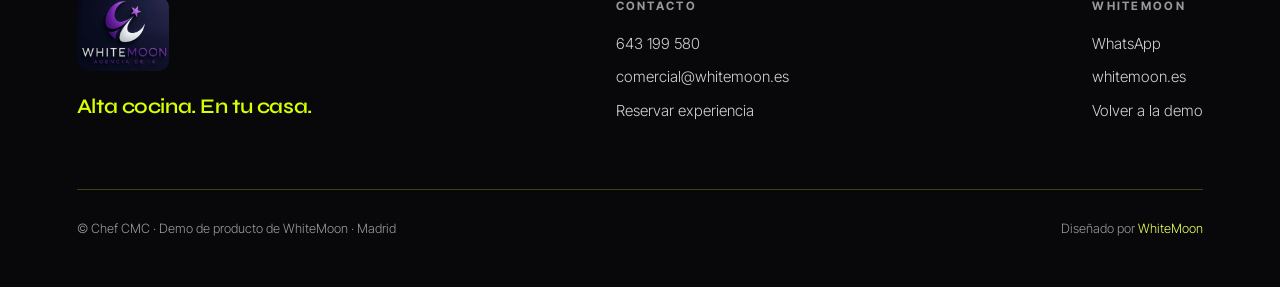
==== commit f688117c: "fix: foto real de chef (Chef CMC) y marca visible unificada Foto del chef - Sustituye el retrato de " ====
--- a/menu/francesa/index.html
+++ b/menu/francesa/index.html
@@ -3,7 +3,7 @@
 <head>
 <meta charset="UTF-8" />
 <meta name="viewport" content="width=device-width, initial-scale=1.0" />
-<title>Cocina Francesa · WhiteMoon · Chef Privado (demo)</title>
+<title>Cocina Francesa · Chef CMC (demo WhiteMoon)</title>
 <meta name="robots" content="noindex, nofollow" />
 <meta name="description" content="Cocina Francesa — menú de ejemplo de la demo de chef privado a domicilio de WhiteMoon Agencia IA. Alta cocina francesa clásica: foie, vieiras, magret, solomillo Rossini y postres de pâtisserie." />
 <link rel="preconnect" href="https://fonts.googleapis.com" />
@@ -21,7 +21,7 @@
       <source srcset="../../assets/img/whitemoon-mark.webp" type="image/webp" />
       <img src="../../assets/img/whitemoon-mark.jpg" alt="WhiteMoon Agencia IA" width="38" height="38" />
     </picture>
-    <b>WhiteMoon <i>· Chef Privado</i></b>
+    <b>Chef <i>CMC</i></b>
   </a>
   <div class="nav__links">
     <a href="../../" data-cursor>Inicio</a>
@@ -163,7 +163,7 @@
       </div>
     </div>
     <div class="footer__btm">
-      <span>© WhiteMoon · Chef Privado · Demo de producto · Madrid</span>
+      <span>© Chef CMC · Demo de producto de WhiteMoon · Madrid</span>
       <span>Diseñado por <a href="https://whitemoon.es" target="_blank" rel="noopener">WhiteMoon</a></span>
     </div>
   </div>
@@ -182,7 +182,7 @@
       <source srcset="../../assets/img/whitemoon-mark.webp" type="image/webp" />
       <img class="chat__av" src="../../assets/img/whitemoon-mark.jpg" alt="WhiteMoon" width="40" height="40" />
     </picture>
-    <div class="chat__id"><b>LUNA</b><span>WhiteMoon · Chef Privado</span></div>
+    <div class="chat__id"><b>LUNA</b><span>Chef CMC</span></div>
     <div class="chat__close" id="chatClose">×</div>
   </div>
   <div class="chat__body" id="chatBody"></div>
